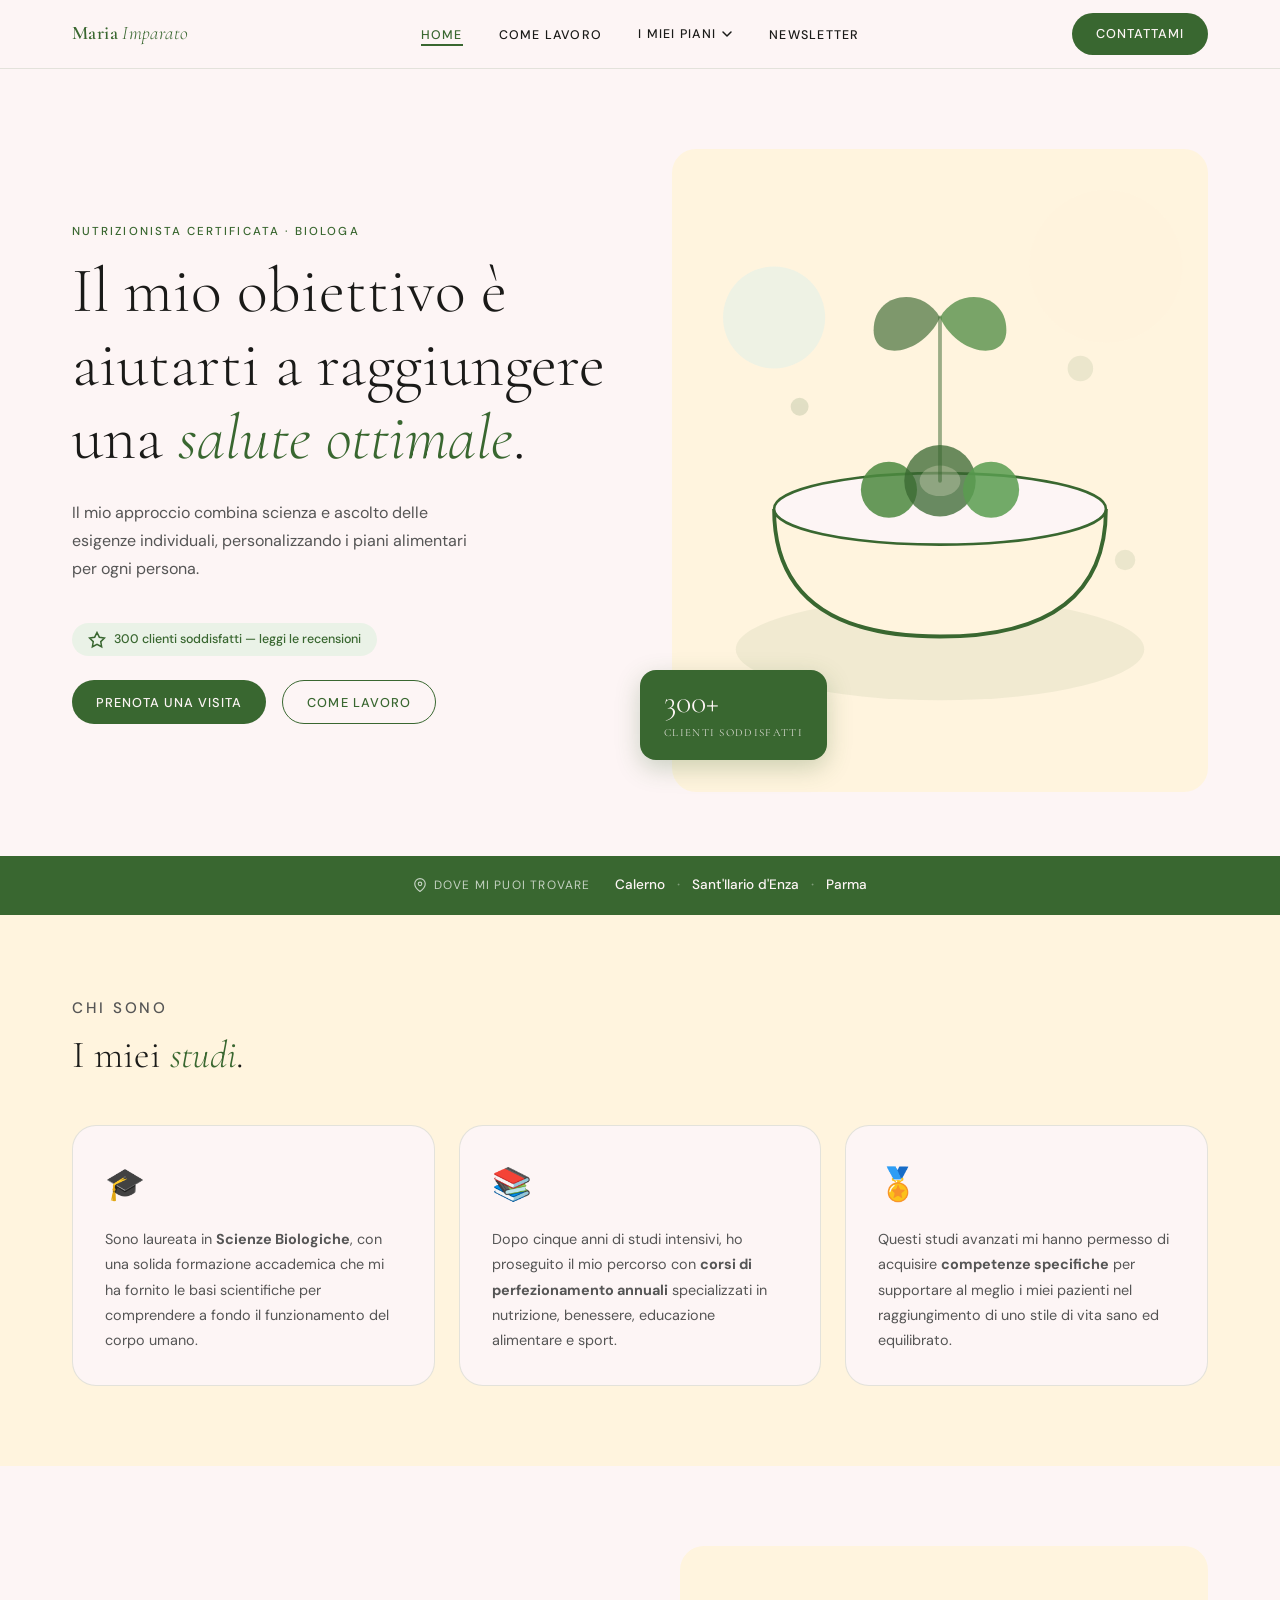
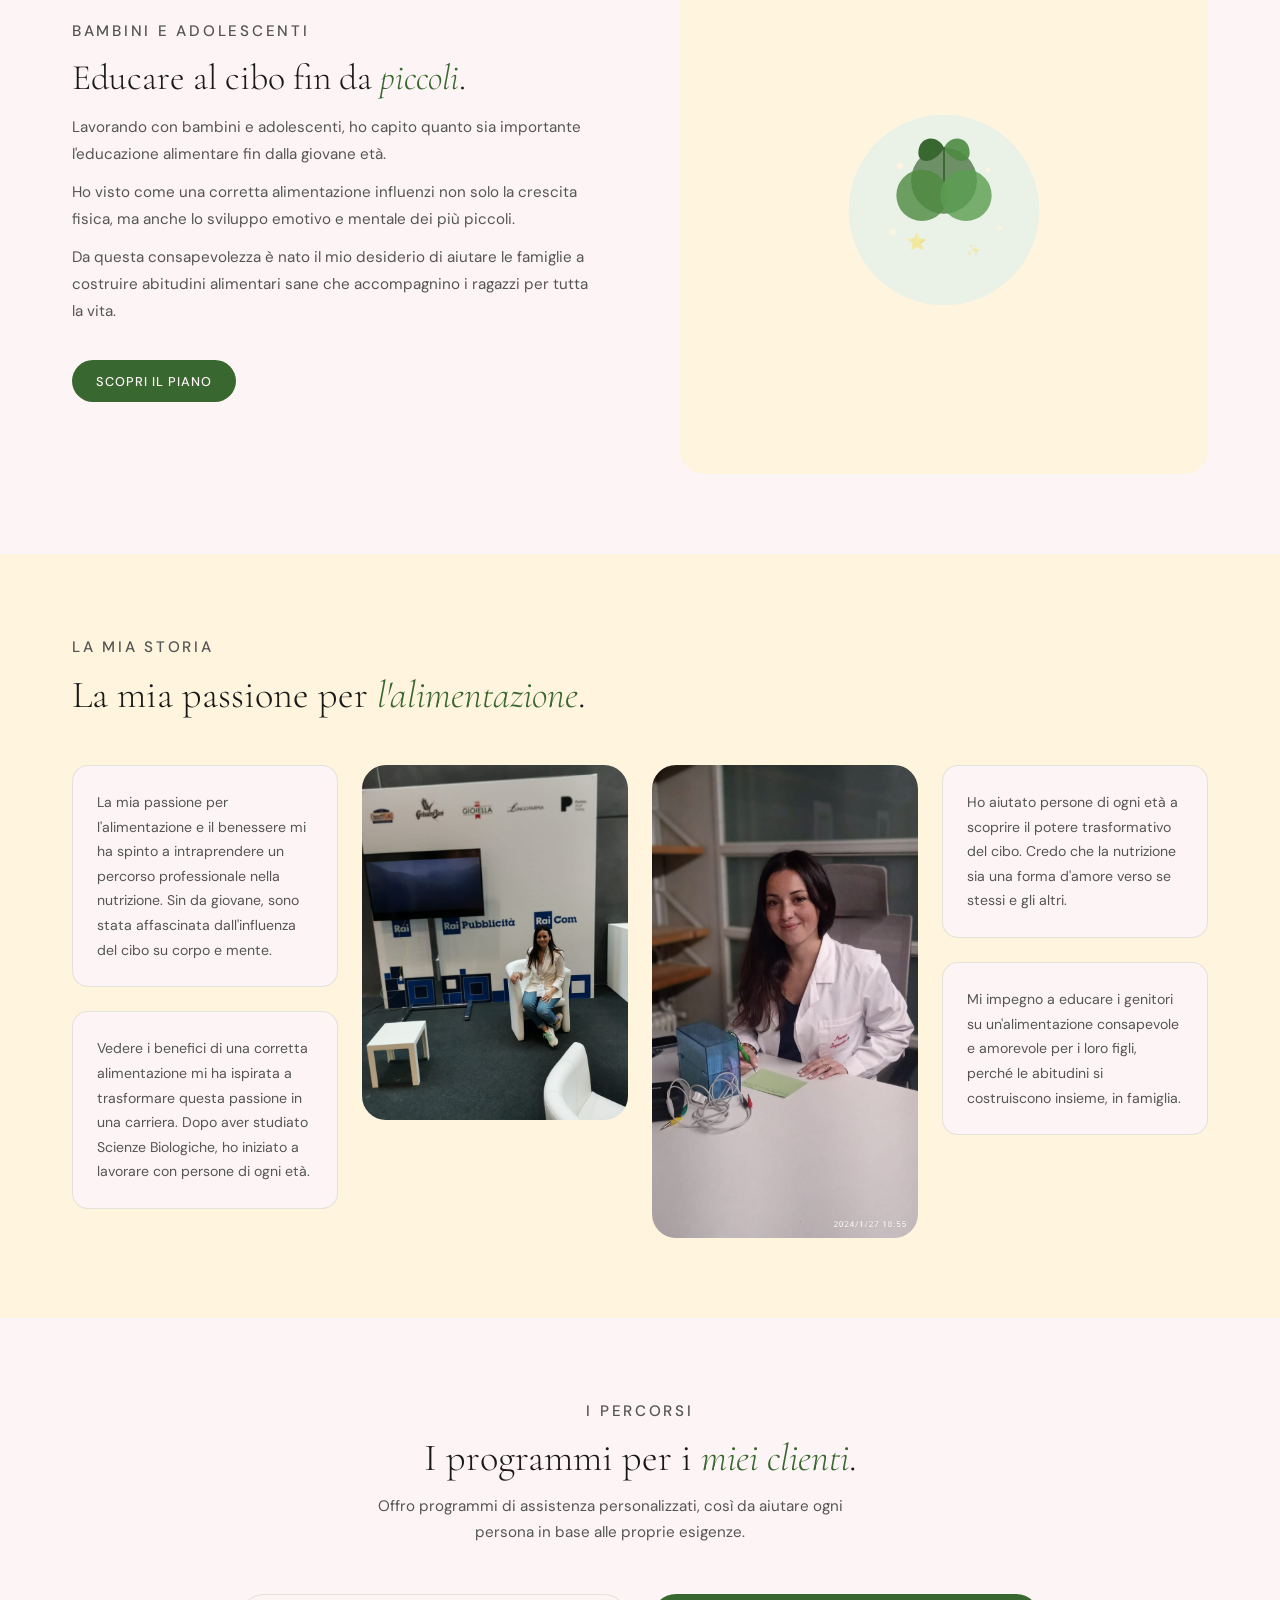
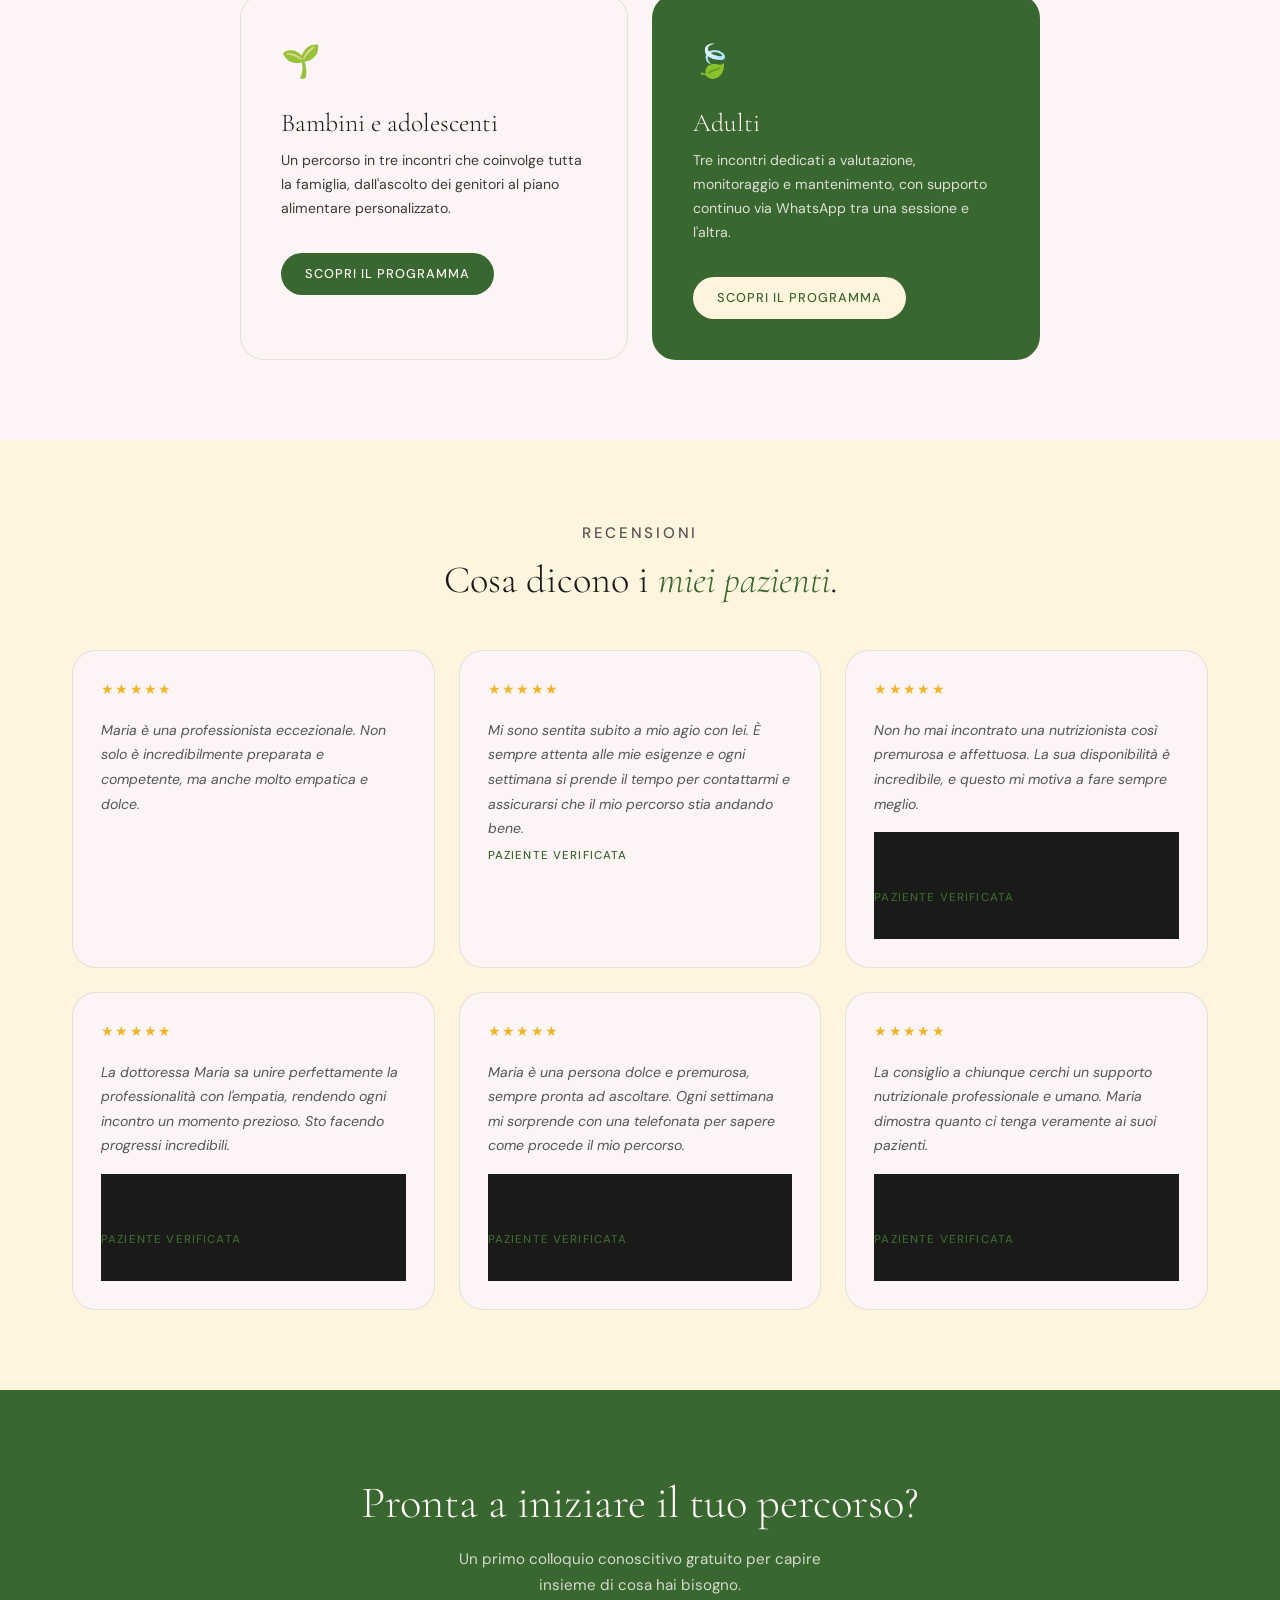
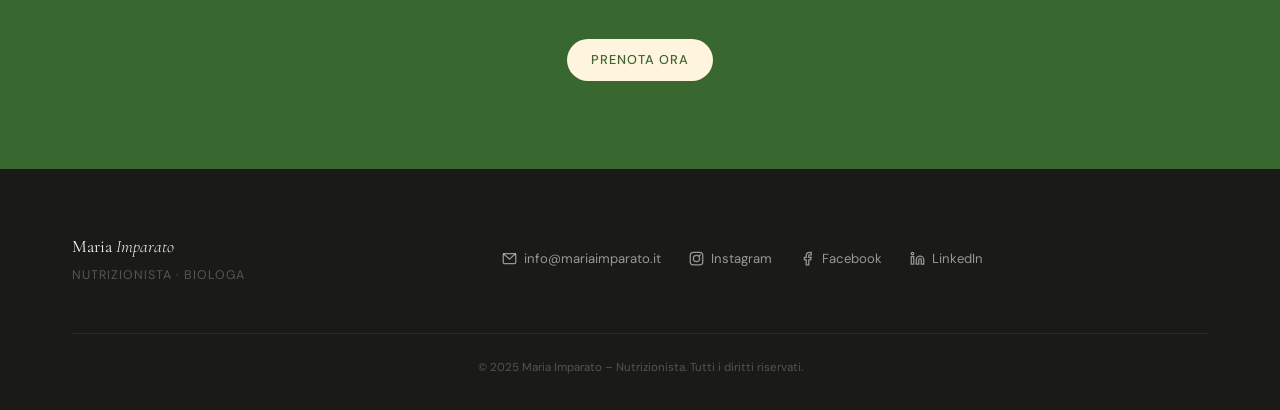
==== index.html @ 89b8b7f6 "Modifica recensioni 2" ====
<!DOCTYPE html>
<html lang="it">
<head>
  <meta charset="UTF-8" />
  <meta name="viewport" content="width=device-width, initial-scale=1.0" />
  <meta name="description" content="Maria Imparato – Nutrizionista specializzata in alimentazione per bambini, adolescenti e adulti. Studi a Calerno, Sant'Ilario d'Enza e Parma." />
  <meta name="robots" content="index, follow" />
  <link rel="canonical" href="https://www.mariaimparato.it/" />
  <title>Maria Imparato – Nutrizionista | Home</title>
  <link rel="preconnect" href="https://fonts.googleapis.com" />
  <link rel="preconnect" href="https://fonts.gstatic.com" crossorigin />
  <link href="https://fonts.googleapis.com/css2?family=Cormorant+Garamond:ital,wght@0,300;0,400;0,600;1,300;1,400&family=DM+Sans:wght@300;400;500&display=swap" rel="stylesheet" />
  <link rel="stylesheet" href="css/style.css" />
  <link rel="stylesheet" href="css/home.css" />
  <script type="application/ld+json">
  {
    "@context": "https://schema.org",
    "@type": "LocalBusiness",
    "name": "Maria Imparato – Nutrizionista",
    "description": "Nutrizionista specializzata in alimentazione per bambini, adolescenti e adulti",
    "url": "https://www.mariaimparato.it",
    "email": "info@mariaimparato.it",
    "address": [
      {"@type":"PostalAddress","addressLocality":"Calerno","addressCountry":"IT"},
      {"@type":"PostalAddress","addressLocality":"Sant'Ilario d'Enza","addressCountry":"IT"},
      {"@type":"PostalAddress","addressLocality":"Parma","addressCountry":"IT"}
    ],
    "sameAs": [
      "https://www.instagram.com/mariaimparato",
      "https://www.facebook.com/mariaimparato",
      "https://www.linkedin.com/in/mariaimparato"
    ]
  }
  </script>
</head>
<body>

<!-- HEADER -->
<header>
  <nav role="navigation" aria-label="Navigazione principale">
    <a href="index.html" class="nav-logo" aria-label="Maria Imparato home">Maria <span>Imparato</span></a>
    <ul class="nav-links" role="list">
      <li><a href="index.html" class="active">Home</a></li>
      <li><a href="come-lavoro.html">Come lavoro</a></li>
      <li class="dropdown">
        <button class="nav-btn dropdown-trigger" aria-haspopup="true" aria-expanded="false">
          I miei piani
          <svg width="12" height="12" viewBox="0 0 12 12" fill="none" aria-hidden="true"><path d="M2 4l4 4 4-4" stroke="currentColor" stroke-width="1.5" stroke-linecap="round" stroke-linejoin="round"/></svg>
        </button>
        <div class="dropdown-menu" role="menu">
          <a href="piano-bambini.html" role="menuitem">Bambini e adolescenti</a>
          <a href="piano-adulti.html" role="menuitem">Adulti</a>
        </div>
      </li>
      <li><a href="newsletter.html">Newsletter</a></li>
    </ul>
    <div class="nav-cta">
      <a href="contattami.html" class="btn btn-primary">Contattami</a>
    </div>
    <button class="nav-mobile-toggle" id="nav-toggle" aria-label="Apri menu">
      <svg width="22" height="22" viewBox="0 0 22 22" fill="none" aria-hidden="true"><line x1="2" y1="6" x2="20" y2="6" stroke="currentColor" stroke-width="1.8" stroke-linecap="round"/><line x1="2" y1="11" x2="20" y2="11" stroke="currentColor" stroke-width="1.8" stroke-linecap="round"/><line x1="2" y1="16" x2="20" y2="16" stroke="currentColor" stroke-width="1.8" stroke-linecap="round"/></svg>
    </button>
  </nav>
</header>

<nav class="mobile-menu" id="mobile-menu" aria-label="Menu mobile">
  <button class="mobile-menu-close" id="mobile-close" aria-label="Chiudi menu">✕</button>
  <a href="index.html">Home</a>
  <a href="come-lavoro.html">Come lavoro</a>
  <a href="piano-bambini.html" class="mobile-sub">↳ Bambini e adolescenti</a>
  <a href="piano-adulti.html" class="mobile-sub">↳ Adulti</a>
  <a href="newsletter.html">Newsletter</a>
  <a href="contattami.html" style="color:var(--green);font-weight:500;">Contattami</a>
</nav>

<main id="main-content">

  <!-- ── HERO ── -->
  <section class="hero" aria-label="Sezione principale">
    <div class="container hero-inner">
      <div class="hero-text">
        <p class="tag anim-up">Nutrizionista certificata · Biologa</p>
        <h1 class="hero-title anim-up anim-d1">
          Il mio obiettivo è aiutarti a raggiungere una <em>salute ottimale</em>.
        </h1>
        <p class="hero-sub anim-up anim-d2">
          Il mio approccio combina scienza e ascolto delle esigenze individuali, personalizzando i piani alimentari per ogni persona.
        </p>
        <div class="hero-badge anim-up anim-d3">
          <svg width="18" height="18" viewBox="0 0 24 24" fill="none" stroke="currentColor" stroke-width="2" aria-hidden="true"><path d="M12 2l3.09 6.26L22 9.27l-5 4.87 1.18 6.88L12 17.77l-6.18 3.25L7 14.14 2 9.27l6.91-1.01L12 2z"/></svg>
          <a href="#recensioni" class="hero-badge-link">300 clienti soddisfatti — leggi le recensioni</a>
        </div>
        <div class="hero-actions anim-up anim-d3">
          <a href="contattami.html" class="btn btn-primary">Prenota una visita</a>
          <a href="come-lavoro.html" class="btn btn-outline">Come lavoro</a>
        </div>
      </div>
      <div class="hero-visual anim-up anim-d2">
        <div class="hero-card" aria-hidden="true">
          <svg viewBox="0 0 420 480" xmlns="http://www.w3.org/2000/svg" width="100%" height="100%" role="img" aria-label="Illustrazione nutrizione sana">
            <ellipse cx="210" cy="380" rx="160" ry="40" fill="#396730" opacity="0.07"/>
            <circle cx="340" cy="80" r="60" fill="#fff4de" opacity="0.6"/>
            <circle cx="80" cy="120" r="40" fill="#eaf2e7" opacity="0.8"/>
            <path d="M80 270 Q80 370 210 370 Q340 370 340 270" fill="#fff4de" stroke="#396730" stroke-width="3"/>
            <ellipse cx="210" cy="270" rx="130" ry="28" fill="#fdf5f5" stroke="#396730" stroke-width="2"/>
            <circle cx="170" cy="255" r="22" fill="#4d8a40" opacity="0.85"/>
            <circle cx="210" cy="248" r="28" fill="#396730" opacity="0.75"/>
            <circle cx="250" cy="255" r="22" fill="#5a9e51" opacity="0.85"/>
            <ellipse cx="210" cy="248" rx="16" ry="12" fill="#fff4de" opacity="0.25"/>
            <line x1="210" y1="120" x2="210" y2="248" stroke="#396730" stroke-width="3" stroke-linecap="round" opacity="0.5"/>
            <path d="M210 120 C196 95 158 100 158 130 C158 155 196 150 210 120Z" fill="#396730" opacity="0.65"/>
            <path d="M210 120 C224 95 262 100 262 130 C262 155 224 150 210 120Z" fill="#4d8a40" opacity="0.75"/>
            <circle cx="100" cy="190" r="7" fill="#396730" opacity="0.15"/>
            <circle cx="320" cy="160" r="10" fill="#396730" opacity="0.1"/>
            <circle cx="355" cy="310" r="8" fill="#396730" opacity="0.1"/>
          </svg>
        </div>
        <div class="floating-badge" aria-hidden="true">
          <strong>300+</strong>
          <span>Clienti soddisfatti</span>
        </div>
      </div>
    </div>
  </section>

  <!-- ── SEDI ── -->
  <aside class="sedi-row" aria-label="Dove trovare Maria Imparato">
    <div class="container sedi-inner">
      <p class="sedi-label">
        <svg width="14" height="14" viewBox="0 0 24 24" fill="none" stroke="currentColor" stroke-width="2" aria-hidden="true"><path d="M21 10c0 7-9 13-9 13s-9-6-9-13a9 9 0 0 1 18 0z"/><circle cx="12" cy="10" r="3"/></svg>
        Dove mi puoi trovare
      </p>
      <div class="sedi-list">
        <span class="sede-item">Calerno</span>
        <span class="sede-sep" aria-hidden="true">·</span>
        <span class="sede-item">Sant'Ilario d'Enza</span>
        <span class="sede-sep" aria-hidden="true">·</span>
        <span class="sede-item">Parma</span>
      </div>
    </div>
  </aside>

  <!-- ── I MIEI STUDI ── -->
  <section class="section bg-beige" aria-labelledby="studi-title">
    <div class="container">
      <div class="section-heading reveal">
        <p class="tag">Chi sono</p>
        <h2 id="studi-title">I miei <em>studi</em>.</h2>
      </div>
      <div class="studi-grid">
        <article class="studio-card reveal">
          <div class="studio-icon" aria-hidden="true">🎓</div>
          <p>Sono laureata in <strong>Scienze Biologiche</strong>, con una solida formazione accademica che mi ha fornito le basi scientifiche per comprendere a fondo il funzionamento del corpo umano.</p>
        </article>
        <article class="studio-card reveal" style="transition-delay:0.1s">
          <div class="studio-icon" aria-hidden="true">📚</div>
          <p>Dopo cinque anni di studi intensivi, ho proseguito il mio percorso con <strong>corsi di perfezionamento annuali</strong> specializzati in nutrizione, benessere, educazione alimentare e sport.</p>
        </article>
        <article class="studio-card reveal" style="transition-delay:0.2s">
          <div class="studio-icon" aria-hidden="true">🏅</div>
          <p>Questi studi avanzati mi hanno permesso di acquisire <strong>competenze specifiche</strong> per supportare al meglio i miei pazienti nel raggiungimento di uno stile di vita sano ed equilibrato.</p>
        </article>
      </div>
    </div>
  </section>

  <!-- ── BAMBINI E ADOLESCENTI ── -->
  <section class="section" aria-labelledby="bambini-home-title">
    <div class="container content-split-home">
      <div class="csh-text reveal">
        <p class="tag">Bambini e adolescenti</p>
        <h2 id="bambini-home-title">Educare al cibo fin da <em>piccoli</em>.</h2>
        <p>Lavorando con bambini e adolescenti, ho capito quanto sia importante l'educazione alimentare fin dalla giovane età.</p>
        <p>Ho visto come una corretta alimentazione influenzi non solo la crescita fisica, ma anche lo sviluppo emotivo e mentale dei più piccoli.</p>
        <p>Da questa consapevolezza è nato il mio desiderio di aiutare le famiglie a costruire abitudini alimentari sane che accompagnino i ragazzi per tutta la vita.</p>
        <a href="piano-bambini.html" class="btn btn-primary" style="margin-top:1.5rem;">Scopri il piano</a>
      </div>
      <div class="csh-visual reveal" aria-hidden="true">
        <svg viewBox="0 0 300 300" xmlns="http://www.w3.org/2000/svg" width="220" height="220" role="img" aria-label="Illustrazione bambini e alimentazione">
          <circle cx="150" cy="150" r="130" fill="#eaf2e7"/>
          <circle cx="150" cy="110" r="45" fill="#396730" opacity="0.7"/>
          <circle cx="120" cy="130" r="35" fill="#4d8a40" opacity="0.8"/>
          <circle cx="180" cy="130" r="35" fill="#5a9e51" opacity="0.8"/>
          <path d="M150 65 C140 45 115 50 115 72 C115 90 140 85 150 65Z" fill="#396730"/>
          <path d="M150 65 C160 45 185 50 185 72 C185 90 160 85 150 65Z" fill="#4d8a40" opacity="0.9"/>
          <line x1="150" y1="65" x2="150" y2="110" stroke="#396730" stroke-width="2.5" stroke-linecap="round"/>
          <circle cx="90" cy="90" r="4" fill="#fff4de"/>
          <circle cx="210" cy="95" r="3" fill="#fff4de"/>
          <circle cx="80" cy="180" r="5" fill="#fff4de" opacity="0.7"/>
          <circle cx="225" cy="175" r="4" fill="#fff4de" opacity="0.7"/>
          <!-- Stars for kids -->
          <text x="100" y="200" font-size="22" opacity="0.4">⭐</text>
          <text x="180" y="210" font-size="16" opacity="0.3">✨</text>
        </svg>
      </div>
    </div>
  </section>

  <!-- ── PASSIONE PER L'ALIMENTAZIONE ── -->
  <section class="section bg-beige" aria-labelledby="passione-title">
    <div class="container">
      <div class="section-heading reveal">
        <p class="tag">La mia storia</p>
        <h2 id="passione-title">La mia passione per <em>l'alimentazione</em>.</h2>
      </div>
      <div class="passione-grid">
        <div class="passione-col">
          <article class="passione-card reveal">
            <p>La mia passione per l'alimentazione e il benessere mi ha spinto a intraprendere un percorso professionale nella nutrizione. Sin da giovane, sono stata affascinata dall'influenza del cibo su corpo e mente.</p>
          </article>
          <article class="passione-card reveal" style="transition-delay:0.1s">
            <p>Vedere i benefici di una corretta alimentazione mi ha ispirata a trasformare questa passione in una carriera. Dopo aver studiato Scienze Biologiche, ho iniziato a lavorare con persone di ogni età.</p>
          </article>
        </div>
        <img src="image/img 1.jpg" alt="Maria Imparato" style="border-radius: var(--radius-lg); ">
        <img src="image/img 3.jpg" alt="Maria Imparato" style="border-radius: var(--radius-lg); ">
        <div class="passione-col">
          <article class="passione-card reveal" style="transition-delay:0.1s">
            <p>Ho aiutato persone di ogni età a scoprire il potere trasformativo del cibo. Credo che la nutrizione sia una forma d'amore verso se stessi e gli altri.</p>
          </article>
          <article class="passione-card reveal" style="transition-delay:0.2s">
            <p>Mi impegno a educare i genitori su un'alimentazione consapevole e amorevole per i loro figli, perché le abitudini si costruiscono insieme, in famiglia.</p>
          </article>
        </div>
      </div>
    </div>
  </section>

  <!-- ── I PROGRAMMI ── -->
  <section class="section" aria-labelledby="programmi-title">
    <div class="container programmi-wrap">
      <div class="section-heading reveal" style="text-align:center; max-width:580px; margin:0 auto 3rem;">
        <p class="tag">I percorsi</p>
        <h2 id="programmi-title">I programmi per i <em>miei clienti</em>.</h2>
        <p>Offro programmi di assistenza personalizzati, così da aiutare ogni persona in base alle proprie esigenze.</p>
      </div>
      <div class="programmi-grid">
        <article class="programma-card reveal">
          <div class="programma-icon" aria-hidden="true">🌱</div>
          <h3>Bambini e adolescenti</h3>
          <p>Un percorso in tre incontri che coinvolge tutta la famiglia, dall'ascolto dei genitori al piano alimentare personalizzato.</p>
          <a href="piano-bambini.html" class="btn btn-primary">Scopri il programma</a>
        </article>
        <article class="programma-card programma-featured reveal" style="transition-delay:0.15s">
          <div class="programma-icon" aria-hidden="true">🍃</div>
          <h3>Adulti</h3>
          <p>Tre incontri dedicati a valutazione, monitoraggio e mantenimento, con supporto continuo via WhatsApp tra una sessione e l'altra.</p>
          <a href="piano-adulti.html" class="btn btn-beige">Scopri il programma</a>
        </article>
      </div>
    </div>
  </section>

  <!-- ── RECENSIONI ── -->
  <section class="section bg-beige" id="recensioni" aria-labelledby="rec-title">
    <div class="container">
      <div class="section-heading reveal" style="text-align:center; max-width:500px; margin:0 auto 3rem;">
        <p class="tag">Recensioni</p>
        <h2 id="rec-title">Cosa dicono i <em>miei pazienti</em>.</h2>
      </div>
      <div class="recensioni-grid">
        <article class="recensione-card reveal">
          <div class="rec-stars" aria-label="5 stelle">★★★★★</div>
          <blockquote>
            <p>Maria è una professionista eccezionale. Non solo è incredibilmente preparata e competente, ma anche molto empatica e dolce.</p>
          </blockquote>
        </article>
        <article class="recensione-card reveal" style="transition-delay:0.1s">
          <div class="rec-stars" aria-label="5 stelle">★★★★★</div>
          <blockquote>
            <p>Mi sono sentita subito a mio agio con lei. È sempre attenta alle mie esigenze e ogni settimana si prende il tempo per contattarmi e assicurarsi che il mio percorso stia andando bene.</p>
          </blockquote>
          <span class="rec-author">Paziente verificata</span>
        </article>
        <article class="recensione-card reveal" style="transition-delay:0.2s">
          <div class="rec-stars" aria-label="5 stelle">★★★★★</div>
          <blockquote>
            <p>Non ho mai incontrato una nutrizionista così premurosa e affettuosa. La sua disponibilità è incredibile, e questo mi motiva a fare sempre meglio.</p>
          </blockquote>
          <footer class="rec-author">Paziente verificata</footer>
        </article>
        <article class="recensione-card reveal" style="transition-delay:0.1s">
          <div class="rec-stars" aria-label="5 stelle">★★★★★</div>
          <blockquote>
            <p>La dottoressa Maria sa unire perfettamente la professionalità con l'empatia, rendendo ogni incontro un momento prezioso. Sto facendo progressi incredibili.</p>
          </blockquote>
          <footer class="rec-author">Paziente verificata</footer>
        </article>
        <article class="recensione-card reveal" style="transition-delay:0.2s">
          <div class="rec-stars" aria-label="5 stelle">★★★★★</div>
          <blockquote>
            <p>Maria è una persona dolce e premurosa, sempre pronta ad ascoltare. Ogni settimana mi sorprende con una telefonata per sapere come procede il mio percorso.</p>
          </blockquote>
          <footer class="rec-author">Paziente verificata</footer>
        </article>
        <article class="recensione-card reveal" style="transition-delay:0.3s">
          <div class="rec-stars" aria-label="5 stelle">★★★★★</div>
          <blockquote>
            <p>La consiglio a chiunque cerchi un supporto nutrizionale professionale e umano. Maria dimostra quanto ci tenga veramente ai suoi pazienti.</p>
          </blockquote>
          <footer class="rec-author">Paziente verificata</footer>
        </article>
      </div>
    </div>
  </section>

  <!-- ── CTA ── -->
  <section class="cta-band" aria-labelledby="cta-home">
    <div class="container">
      <h2 id="cta-home">Pronta a iniziare il tuo percorso?</h2>
      <p>Un primo colloquio conoscitivo gratuito per capire insieme di cosa hai bisogno.</p>
      <a href="contattami.html" class="btn btn-beige">Prenota ora</a>
    </div>
  </section>

</main>

<!-- FOOTER -->
<footer>
  <div class="container">
    <div class="footer-inner">
      <div>
        <div class="footer-logo">Maria <span>Imparato</span></div>
        <div class="footer-tagline">Nutrizionista · Biologa</div>
      </div>
      <nav class="footer-links" aria-label="Social e contatti">
        <a href="mailto:info@mariaimparato.it" aria-label="Invia email">
          <svg width="15" height="15" viewBox="0 0 24 24" fill="none" stroke="currentColor" stroke-width="2" aria-hidden="true"><rect x="2" y="4" width="20" height="16" rx="2"/><polyline points="2,4 12,13 22,4"/></svg>
          info@mariaimparato.it
        </a>
        <a href="https://www.instagram.com/mariaimparato" target="_blank" rel="noopener noreferrer" aria-label="Instagram">
          <svg width="15" height="15" viewBox="0 0 24 24" fill="none" stroke="currentColor" stroke-width="2" aria-hidden="true"><rect x="2" y="2" width="20" height="20" rx="5"/><circle cx="12" cy="12" r="5"/><circle cx="17.5" cy="6.5" r="1.5" fill="currentColor" stroke="none"/></svg>
          Instagram
        </a>
        <a href="https://www.facebook.com/mariaimparato" target="_blank" rel="noopener noreferrer" aria-label="Facebook">
          <svg width="15" height="15" viewBox="0 0 24 24" fill="none" stroke="currentColor" stroke-width="2" aria-hidden="true"><path d="M18 2h-3a5 5 0 0 0-5 5v3H7v4h3v8h4v-8h3l1-4h-4V7a1 1 0 0 1 1-1h3z"/></svg>
          Facebook
        </a>
        <a href="https://www.linkedin.com/in/mariaimparato" target="_blank" rel="noopener noreferrer" aria-label="LinkedIn">
          <svg width="15" height="15" viewBox="0 0 24 24" fill="none" stroke="currentColor" stroke-width="2" aria-hidden="true"><path d="M16 8a6 6 0 0 1 6 6v7h-4v-7a2 2 0 0 0-2-2 2 2 0 0 0-2 2v7h-4v-7a6 6 0 0 1 6-6z"/><rect x="2" y="9" width="4" height="12"/><circle cx="4" cy="4" r="2"/></svg>
          LinkedIn
        </a>
      </nav>
    </div>
    <p class="footer-copy">© 2025 Maria Imparato – Nutrizionista. Tutti i diritti riservati.</p>
  </div>
</footer>

<script src="js/main.js" defer></script>
<script defer>
  document.getElementById('prenota-form')?.addEventListener('submit', function(e) {
    e.preventDefault();
    const btn = this.querySelector('button[type="submit"]');
    const nome = this.querySelector('#pf-nome');
    if (!nome.value) { nome.focus(); return; }
    btn.textContent = '✓ Richiesta inviata!';
    btn.disabled = true;
    btn.style.opacity = '0.75';
  });
</script>
</body>
</html>
---- css/style.css ----
/* ═══════════════════════════════════════════════════════════
   Maria Imparato – Nutrizionista | Global Stylesheet
   ═══════════════════════════════════════════════════════════ */

/* ── 1. CSS Variables ─────────────────────────────────────── */
:root {
  --green:        #396730;
  --green-light:  #4d8a40;
  --green-pale:   #eaf2e7;
  --beige:        #fff4de;
  --beige-dark:   #f0e8cc;
  --white:        #fdf5f5;
  --black:        #1a1a18;
  --gray:         #555;
  --gray-light:   #999;
  --border:       rgba(57,103,48,0.13);

  --serif:  'Cormorant Garamond', Georgia, serif;
  --sans:   'DM Sans', sans-serif;

  --ease:   cubic-bezier(0.4, 0, 0.2, 1);
  --t:      0.32s;

  --radius-sm:  8px;
  --radius-md:  16px;
  --radius-lg:  24px;
  --radius-xl:  40px;

  --shadow-sm:  0 4px 16px rgba(0,0,0,0.06);
  --shadow-md:  0 12px 32px rgba(0,0,0,0.09);
  --shadow-lg:  0 24px 56px rgba(0,0,0,0.12);
  --shadow-green: 0 8px 24px rgba(57,103,48,0.25);
}

/* ── 2. Reset ─────────────────────────────────────────────── */
*, *::before, *::after { box-sizing: border-box; margin: 0; padding: 0; }
html { scroll-behavior: smooth; font-size: 16px; }
body {
  font-family: var(--sans);
  background: var(--white);
  color: var(--black);
  line-height: 1.65;
  overflow-x: hidden;
  -webkit-font-smoothing: antialiased;
}
img { display: block; max-width: 100%; height: auto; }
a { text-decoration: none; color: inherit; }
ul, ol { list-style: none; }
button { cursor: pointer; font-family: var(--sans); }
input, textarea { font-family: var(--sans); }

/* ── 3. Typography ────────────────────────────────────────── */
h1, h2, h3, h4 {
  font-family: var(--serif);
  font-weight: 300;
  line-height: 1.15;
}
p { line-height: 1.75; }

/* ── 4. Utilities ─────────────────────────────────────────── */
.container {
  max-width: 1200px;
  margin: 0 auto;
  padding: 0 2rem;
}
.section { padding: 5rem 0; }
.section-sm { padding: 3rem 0; }

.tag {
  display: inline-block;
  font-size: 0.72rem;
  letter-spacing: 0.18em;
  text-transform: uppercase;
  color: var(--green);
  font-weight: 500;
  margin-bottom: 0.75rem;
}

.bg-beige  { background: var(--beige); }
.bg-green  { background: var(--green); color: var(--white); }
.bg-white  { background: var(--white); }

/* ── 5. Buttons ───────────────────────────────────────────── */
.btn {
  display: inline-flex;
  align-items: center;
  gap: 0.5rem;
  padding: 0.65rem 1.5rem;
  border-radius: var(--radius-xl);
  font-size: 0.8rem;
  font-weight: 500;
  letter-spacing: 0.08em;
  text-transform: uppercase;
  transition: all var(--t) var(--ease);
  border: none;
  white-space: nowrap;
}
.btn-primary {
  background: var(--green);
  color: var(--white);
}
.btn-primary:hover {
  background: var(--green-light);
  transform: translateY(-2px);
  box-shadow: var(--shadow-green);
}
.btn-outline {
  background: transparent;
  color: var(--green);
  border: 1.5px solid var(--green);
}
.btn-outline:hover {
  background: var(--green);
  color: var(--white);
  transform: translateY(-2px);
}
.btn-beige {
  background: var(--beige);
  color: var(--green);
}
.btn-beige:hover {
  background: var(--white);
  transform: translateY(-2px);
}

/* ── 6. NAV ───────────────────────────────────────────────── */
header {
  position: sticky;
  top: 0;
  z-index: 200;
  background: rgba(253,245,245,0.92);
  backdrop-filter: blur(12px);
  -webkit-backdrop-filter: blur(12px);
  border-bottom: 1px solid var(--border);
}
nav {
  max-width: 1200px;
  margin: 0 auto;
  padding: 0 2rem;
  height: 68px;
  display: flex;
  align-items: center;
  justify-content: center;
  position: relative;
}
.nav-logo {
  position: absolute;
  left: 2rem;
  font-family: var(--serif);
  font-size: 1.2rem;
  font-weight: 600;
  color: var(--green);
  letter-spacing: 0.02em;
}
.nav-logo span { font-style: italic; font-weight: 300; }
.nav-links {
  display: flex;
  align-items: center;
  gap: 2.25rem;
}
.nav-links a,
.nav-links .nav-btn {
  font-size: 0.78rem;
  font-weight: 500;
  letter-spacing: 0.1em;
  text-transform: uppercase;
  color: var(--black);
  background: none;
  border: none;
  padding: 0;
  transition: color var(--t) var(--ease);
  position: relative;
}
.nav-links a::after {
  content: '';
  position: absolute;
  bottom: -3px; left: 0; right: 0;
  height: 1.5px;
  background: var(--green);
  transform: scaleX(0);
  transition: transform var(--t) var(--ease);
}
.nav-links a:hover,
.nav-links a.active,
.nav-links .nav-btn:hover { color: var(--green); }
.nav-links a:hover::after,
.nav-links a.active::after { transform: scaleX(1); }

/* Dropdown */
.dropdown { position: relative; }
.dropdown-trigger {
  display: flex;
  align-items: center;
  gap: 0.3rem;
}
.dropdown-trigger svg { transition: transform var(--t) var(--ease); }
.dropdown:hover .dropdown-trigger svg { transform: rotate(180deg); }
.dropdown-menu {
  position: absolute;
  top: calc(100% + 20px);
  left: 50%;
  transform: translateX(-50%) translateY(-6px);
  background: var(--white);
  border: 1px solid var(--border);
  border-radius: var(--radius-md);
  padding: 0.5rem;
  min-width: 220px;
  box-shadow: var(--shadow-md);
  opacity: 0;
  pointer-events: none;
  transition: opacity var(--t) var(--ease), transform var(--t) var(--ease);
}
.dropdown:hover .dropdown-menu,
.dropdown:focus-within .dropdown-menu {
  opacity: 1;
  pointer-events: all;
  transform: translateX(-50%) translateY(0);
}
.dropdown-menu a {
  display: block;
  padding: 0.6rem 1rem;
  font-size: 0.78rem;
  letter-spacing: 0.08em;
  text-transform: uppercase;
  border-radius: var(--radius-sm);
  transition: background var(--t), color var(--t);
}
.dropdown-menu a:hover { background: var(--green-pale); color: var(--green); }
.dropdown-menu a::after { display: none; }

.nav-cta { position: absolute; right: 2rem; }

/* Mobile hamburger */
.nav-mobile-toggle {
  display: none;
  position: absolute;
  right: 1rem;
  background: none;
  border: none;
  padding: 0.5rem;
  color: var(--black);
}
.mobile-menu {
  display: none;
  position: fixed;
  inset: 0;
  background: var(--white);
  z-index: 300;
  flex-direction: column;
  padding: 5rem 2rem 2rem;
  gap: 1rem;
}
.mobile-menu.open { display: flex; }
.mobile-menu a,
.mobile-menu button {
  font-size: 1.5rem;
  font-family: var(--serif);
  font-weight: 300;
  color: var(--black);
  background: none;
  border: none;
  text-align: left;
  padding: 0.5rem 0;
  border-bottom: 1px solid var(--border);
}
.mobile-menu a:hover { color: var(--green); }
.mobile-menu-close {
  position: absolute;
  top: 1.25rem;
  right: 1.5rem;
  background: none;
  border: none;
  font-size: 1.5rem;
  color: var(--black);
}
.mobile-sub { padding-left: 1rem; font-size: 1.1rem !important; color: var(--gray) !important; }

/* ── 7. FOOTER ────────────────────────────────────────────── */
footer {
  background: var(--black);
  color: rgba(255,255,255,0.65);
  padding: 3.5rem 0 2rem;
}
.footer-inner {
  display: flex;
  justify-content: space-between;
  align-items: center;
  flex-wrap: wrap;
  gap: 2rem;
}
.footer-logo {
  font-family: var(--serif);
  font-size: 1.1rem;
  color: var(--white);
}
.footer-logo span { font-style: italic; font-weight: 300; }
.footer-tagline {
  font-size: 0.78rem;
  letter-spacing: 0.08em;
  text-transform: uppercase;
  opacity: 0.4;
  margin-top: 0.25rem;
}
.footer-links {
  display: flex;
  align-items: center;
  gap: 1.75rem;
  flex-wrap: wrap;
}
.footer-links a {
  display: flex;
  align-items: center;
  gap: 0.45rem;
  font-size: 0.82rem;
  color: rgba(255,255,255,0.55);
  transition: color var(--t) var(--ease);
}
.footer-links a:hover { color: var(--white); }
.footer-links svg { flex-shrink: 0; }
.footer-copy {
  width: 100%;
  text-align: center;
  font-size: 0.72rem;
  color: rgba(255,255,255,0.25);
  margin-top: 2.5rem;
  padding-top: 1.5rem;
  border-top: 1px solid rgba(255,255,255,0.07);
}

/* ── 8. Shared Components ─────────────────────────────────── */

/* Page Hero */
.page-hero {
  background: var(--beige);
  padding: 5rem 0 4.5rem;
  text-align: center;
}
.page-hero-inner { max-width: 640px; margin: 0 auto; }
.page-hero h1 { font-size: clamp(2.4rem, 4vw, 3.5rem); margin-bottom: 1rem; }
.page-hero h1 em { font-style: italic; color: var(--green); }
.page-hero p { color: var(--gray); max-width: 480px; margin: 0 auto; }

/* Cards grid */
.cards-grid {
  display: grid;
  grid-template-columns: repeat(auto-fit, minmax(280px, 1fr));
  gap: 1.5rem;
}
.card {
  background: var(--white);
  border: 1px solid var(--border);
  border-radius: var(--radius-lg);
  padding: 2rem;
  position: relative;
  overflow: hidden;
  transition: transform var(--t) var(--ease), box-shadow var(--t) var(--ease);
}
.card::before {
  content: '';
  position: absolute;
  top: 0; left: 0; right: 0;
  height: 3px;
  background: var(--green);
  transform: scaleX(0);
  transform-origin: left;
  transition: transform var(--t) var(--ease);
}
.card:hover { transform: translateY(-5px); box-shadow: var(--shadow-md); }
.card:hover::before { transform: scaleX(1); }
.card-icon {
  width: 46px; height: 46px;
  background: var(--green-pale);
  border-radius: var(--radius-sm);
  display: flex; align-items: center; justify-content: center;
  margin-bottom: 1.25rem;
  font-size: 1.3rem;
}
.card h3 {
  font-family: var(--serif);
  font-size: 1.35rem;
  margin-bottom: 0.5rem;
}
.card p { font-size: 0.9rem; color: var(--gray); }
.card-link {
  display: inline-flex;
  align-items: center;
  gap: 0.4rem;
  margin-top: 1.25rem;
  font-size: 0.76rem;
  letter-spacing: 0.1em;
  text-transform: uppercase;
  color: var(--green);
  font-weight: 500;
  background: none;
  border: none;
  transition: gap var(--t) var(--ease);
}
.card-link:hover { gap: 0.75rem; }

/* CTA Band */
.cta-band {
  background: var(--green);
  padding: 5.5rem 0;
  text-align: center;
  color: var(--white);
}
.cta-band h2 { font-size: clamp(2rem, 3.5vw, 3rem); margin-bottom: 1rem; }
.cta-band p { opacity: 0.8; max-width: 420px; margin: 0 auto 2.5rem; font-size: 0.95rem; }

/* Tags */
.tag-list {
  display: flex;
  flex-wrap: wrap;
  gap: 0.5rem;
  margin-top: 1.5rem;
}
.pill {
  background: var(--green-pale);
  color: var(--green);
  border-radius: var(--radius-xl);
  padding: 0.3rem 0.9rem;
  font-size: 0.76rem;
  font-weight: 500;
  letter-spacing: 0.04em;
}

/* Section heading */
.section-heading { margin-bottom: 3rem; }
.section-heading h2 { font-size: clamp(2rem, 3vw, 2.8rem); margin-bottom: 0.75rem; }
.section-heading h2 em { font-style: italic; color: var(--green); }
.section-heading p { color: var(--gray); max-width: 520px; font-size: 0.95rem; }

/* ── 9. Animations ────────────────────────────────────────── */
@keyframes fadeUp {
  from { opacity: 0; transform: translateY(28px); }
  to   { opacity: 1; transform: translateY(0); }
}
@keyframes fadeIn {
  from { opacity: 0; }
  to   { opacity: 1; }
}
@keyframes float {
  0%, 100% { transform: translateY(0); }
  50%       { transform: translateY(-10px); }
}
@keyframes scaleIn {
  from { opacity: 0; transform: scale(0.95); }
  to   { opacity: 1; transform: scale(1); }
}

.anim-up  { animation: fadeUp  0.7s var(--ease) both; }
.anim-in  { animation: fadeIn  0.6s var(--ease) both; }
.anim-d1  { animation-delay: 0.1s; }
.anim-d2  { animation-delay: 0.2s; }
.anim-d3  { animation-delay: 0.3s; }
.anim-d4  { animation-delay: 0.4s; }

/* Scroll reveal */
.reveal {
  opacity: 0;
  transform: translateY(24px);
  transition: opacity 0.65s var(--ease), transform 0.65s var(--ease);
}
.reveal.visible {
  opacity: 1;
  transform: none;
}

/* ── 10. Responsive ───────────────────────────────────────── */
@media (max-width: 900px) {
  .nav-links, .nav-cta { display: none; }
  .nav-mobile-toggle   { display: flex; align-items: center; }
  nav { justify-content: flex-start; }
}
@media (max-width: 640px) {
  .container { padding: 0 1.25rem; }
  .section    { padding: 3.5rem 0; }
  .page-hero  { padding: 3.5rem 0; }
}
---- css/home.css ----
/* ── Home page specific styles ────────────────────────────── */

/* Hero */
.hero { padding: 5rem 0 4rem; }
.hero-inner {
  display: grid;
  grid-template-columns: 1fr 1fr;
  align-items: center;
  gap: 4rem;
}
.hero-title {
  font-size: clamp(2.8rem, 5vw, 4.2rem);
  margin-bottom: 1.5rem;
  color: var(--black);
}
.hero-title em { font-style: italic; color: var(--green); }
.hero-sub {
  font-size: 1rem;
  color: var(--gray);
  max-width: 420px;
  margin-bottom: 2.5rem;
}
.hero-actions { display: flex; gap: 1rem; flex-wrap: wrap; }

.hero-visual { position: relative; }
.hero-card {
  background: var(--beige);
  border-radius: var(--radius-lg);
  overflow: hidden;
  aspect-ratio: 5/6;
  display: flex;
  align-items: center;
  justify-content: center;
}
.floating-badge {
  position: absolute;
  bottom: 2rem;
  left: -2rem;
  background: var(--green);
  color: var(--white);
  border-radius: var(--radius-md);
  padding: 1rem 1.5rem;
  font-family: var(--serif);
  box-shadow: var(--shadow-green);
  animation: float 4s ease-in-out infinite;
}
.floating-badge strong {
  font-size: 2rem;
  font-weight: 300;
  display: block;
  line-height: 1;
}
.floating-badge span {
  font-size: 0.68rem;
  letter-spacing: 0.12em;
  text-transform: uppercase;
  opacity: 0.8;
}

/* Stats */
.stats-row { padding: 3.5rem 0; }
.stats-inner {
  display: grid;
  grid-template-columns: repeat(3, 1fr);
  gap: 2rem;
  text-align: center;
}
.stat-num {
  font-family: var(--serif);
  font-size: 3.5rem;
  font-weight: 300;
  color: var(--green);
  line-height: 1;
}
.stat-label {
  font-size: 0.76rem;
  letter-spacing: 0.12em;
  text-transform: uppercase;
  color: var(--gray-light);
  margin-top: 0.4rem;
}

/* Method split */
.method-split {
  display: grid;
  grid-template-columns: 1fr 1fr;
  gap: 5rem;
  align-items: center;
}
.method-steps-visual {
  background: var(--white);
  border-radius: var(--radius-lg);
  padding: 3rem 2rem;
  position: relative;
  display: flex;
  flex-direction: column;
  gap: 2rem;
  box-shadow: var(--shadow-sm);
}
.msv-line {
  position: absolute;
  left: 2.85rem;
  top: 4rem;
  bottom: 4rem;
  width: 2px;
  background: var(--green-pale);
}
.msv-dot {
  display: flex;
  align-items: center;
  gap: 1.25rem;
  position: relative;
  z-index: 1;
}
.msv-dot::before {
  content: '';
  width: 14px; height: 14px;
  border-radius: 50%;
  background: var(--green);
  flex-shrink: 0;
}
.msv-dot span {
  font-family: var(--serif);
  font-size: 1.1rem;
  color: var(--gray);
}

/* Responsive */
@media (max-width: 900px) {
  .hero-inner { grid-template-columns: 1fr; gap: 2.5rem; }
  .hero-visual { order: -1; max-width: 360px; margin: 0 auto; }
  .floating-badge { left: 0.5rem; }
  .stats-inner { grid-template-columns: 1fr; gap: 1.5rem; }
  .method-split { grid-template-columns: 1fr; gap: 2.5rem; }
}

/* ── Sedi row ── */
.sedi-row { background: var(--green); padding: 1rem 0; }
.sedi-inner { display: flex; align-items: center; justify-content: center; gap: 1.5rem; flex-wrap: wrap; }
.sedi-label { display: flex; align-items: center; gap: 0.4rem; font-size: 0.75rem; letter-spacing: 0.1em; text-transform: uppercase; color: rgba(255,255,255,0.7); }
.sedi-list { display: flex; align-items: center; gap: 0.75rem; flex-wrap: wrap; }
.sede-item { font-size: 0.85rem; color: var(--white); font-weight: 500; }
.sede-sep { color: rgba(255,255,255,0.35); }

/* ── Hero badge ── */
.hero-badge {
  display: inline-flex; align-items: center; gap: 0.5rem;
  background: var(--green-pale); border-radius: var(--radius-xl);
  padding: 0.4rem 1rem; margin-bottom: 1.5rem;
  font-size: 0.78rem; color: var(--green); font-weight: 500;
}
.hero-badge svg { color: var(--green); flex-shrink: 0; }
.hero-badge-link { color: var(--green); transition: opacity var(--t); }
.hero-badge-link:hover { opacity: 0.7; }

/* ── Prenota form ── */
.prenota-split {
  display: grid; grid-template-columns: 1fr 1fr; gap: 5rem; align-items: start;
}
.prenota-text h2 { font-size: clamp(1.9rem, 2.8vw, 2.6rem); margin-bottom: 0.75rem; }
.prenota-text h2 em { font-style: italic; color: var(--green); }
.prenota-text > p { color: var(--gray); font-size: 0.95rem; margin-bottom: 1.5rem; }
.prenota-list { display: flex; flex-direction: column; gap: 0.6rem; }
.prenota-list li { display: flex; align-items: center; gap: 0.6rem; font-size: 0.88rem; }
.prenota-dot { width: 7px; height: 7px; border-radius: 50%; background: var(--green); flex-shrink: 0; }

.prenota-form-wrap {
  background: var(--green); border-radius: var(--radius-lg); padding: 2.25rem;
}
.prenota-form { display: flex; flex-direction: column; gap: 1rem; }
.pf-group { display: flex; flex-direction: column; gap: 0.35rem; }
.pf-group label {
  font-size: 0.72rem; letter-spacing: 0.1em; text-transform: uppercase;
  color: rgba(255,255,255,0.7);
}
.pf-group label span { color: rgba(255,255,255,0.5); }
.pf-group input {
  padding: 0.75rem 1rem; border-radius: var(--radius-sm);
  border: 1.5px solid rgba(255,255,255,0.2);
  background: rgba(255,255,255,0.12); color: var(--white);
  font-size: 0.9rem; outline: none;
  transition: border-color var(--t), background var(--t);
}
.pf-group input::placeholder { color: rgba(255,255,255,0.4); }
.pf-group input:focus { border-color: rgba(255,255,255,0.5); background: rgba(255,255,255,0.18); }
.pf-btn { margin-top: 0.5rem; justify-content: center; padding: 0.85rem; background: var(--beige); color: var(--green); }
.pf-btn:hover { background: var(--white); }

/* ── Studi ── */
.studi-grid { display: grid; grid-template-columns: repeat(3,1fr); gap: 1.5rem; }
.studio-card {
  background: var(--white); border-radius: var(--radius-lg);
  padding: 2rem; border: 1px solid var(--border);
  transition: transform var(--t), box-shadow var(--t);
}
.studio-card:hover { transform: translateY(-4px); box-shadow: var(--shadow-md); }
.studio-icon { font-size: 2rem; margin-bottom: 1rem; }
.studio-card p { font-size: 0.9rem; color: var(--gray); line-height: 1.75; }

/* ── Content split home ── */
.content-split-home {
  display: grid; grid-template-columns: 1fr 1fr; gap: 5rem; align-items: center;
}
.csh-text h2 { font-size: clamp(1.9rem, 2.8vw, 2.6rem); margin-bottom: 1rem; }
.csh-text h2 em { font-style: italic; color: var(--green); }
.csh-text p { color: var(--gray); font-size: 0.95rem; margin-bottom: 0.75rem; }
.csh-visual {
  background: var(--beige); border-radius: var(--radius-lg);
  aspect-ratio: 1; display: flex; align-items: center; justify-content: center;
}

/* ── Passione grid ── */
.passione-grid {
  display: grid; grid-template-columns: 1fr 1fr 1fr 1fr; gap: 1.5rem; align-items: start;
}
.passione-col { display: flex; flex-direction: column; gap: 1.5rem; }
.passione-card {
  background: var(--white); border-radius: var(--radius-md);
  padding: 1.5rem; border: 1px solid var(--border);
}
.passione-card p { font-size: 0.88rem; color: var(--gray); line-height: 1.75; }
.passione-img-placeholder {
  background: var(--beige); border-radius: var(--radius-lg);
  aspect-ratio: 3/4; display: flex; align-items: center; justify-content: center;
  border: 2px dashed rgba(57,103,48,0.2);
}
.img-placeholder {
  text-align: center; padding: 1rem; color: var(--gray);
}
.img-placeholder p { font-size: 0.78rem; margin-top: 0.5rem; opacity: 0.5; }

/* ── Programmi ── */
.programmi-grid { display: grid; grid-template-columns: 1fr 1fr; gap: 1.5rem; max-width: 800px; margin: 0 auto; }
.programma-card {
  background: var(--white); border: 1px solid var(--border);
  border-radius: var(--radius-lg); padding: 2.5rem;
  transition: transform var(--t), box-shadow var(--t);
}
.programma-card:hover { transform: translateY(-4px); box-shadow: var(--shadow-md); }
.programma-featured { background: var(--green); color: var(--white); border-color: transparent; }
.programma-icon { font-size: 2rem; margin-bottom: 1.25rem; }
.programma-card h3 { font-family: var(--serif); font-size: 1.6rem; font-weight: 300; margin-bottom: 0.75rem; }
.programma-card p { font-size: 0.88rem; line-height: 1.7; opacity: 0.85; margin-bottom: 2rem; }

/* ── Recensioni ── */
.recensioni-grid { display: grid; grid-template-columns: repeat(3,1fr); gap: 1.5rem; }
.recensione-card {
  background: var(--white); border: 1px solid var(--border);
  border-radius: var(--radius-lg); padding: 1.75rem;
  transition: transform var(--t), box-shadow var(--t);
}
.recensione-card:hover { transform: translateY(-3px); box-shadow: var(--shadow-sm); }
.rec-stars { color: #f0b429; font-size: 0.85rem; letter-spacing: 0.1em; margin-bottom: 1rem; }
.recensione-card blockquote p { font-size: 0.88rem; color: var(--gray); line-height: 1.75; font-style: italic; }
.rec-author { font-size: 0.72rem; letter-spacing: 0.1em; text-transform: uppercase; color: var(--green); font-weight: 500; margin-top: 1rem; }

/* Responsive additions */
@media (max-width: 1100px) {
  .passione-grid { grid-template-columns: 1fr 1fr; }
  .passione-img-placeholder:nth-child(2) { order: 2; }
  .passione-img-placeholder:nth-child(3) { order: 4; }
}
@media (max-width: 900px) {
  .prenota-split { grid-template-columns: 1fr; gap: 2.5rem; }
  .studi-grid { grid-template-columns: 1fr; }
  .content-split-home { grid-template-columns: 1fr; gap: 2.5rem; }
  .programmi-grid { grid-template-columns: 1fr; max-width: 480px; }
  .recensioni-grid { grid-template-columns: 1fr; }
}
@media (max-width: 640px) {
  .passione-grid { grid-template-columns: 1fr; }
}
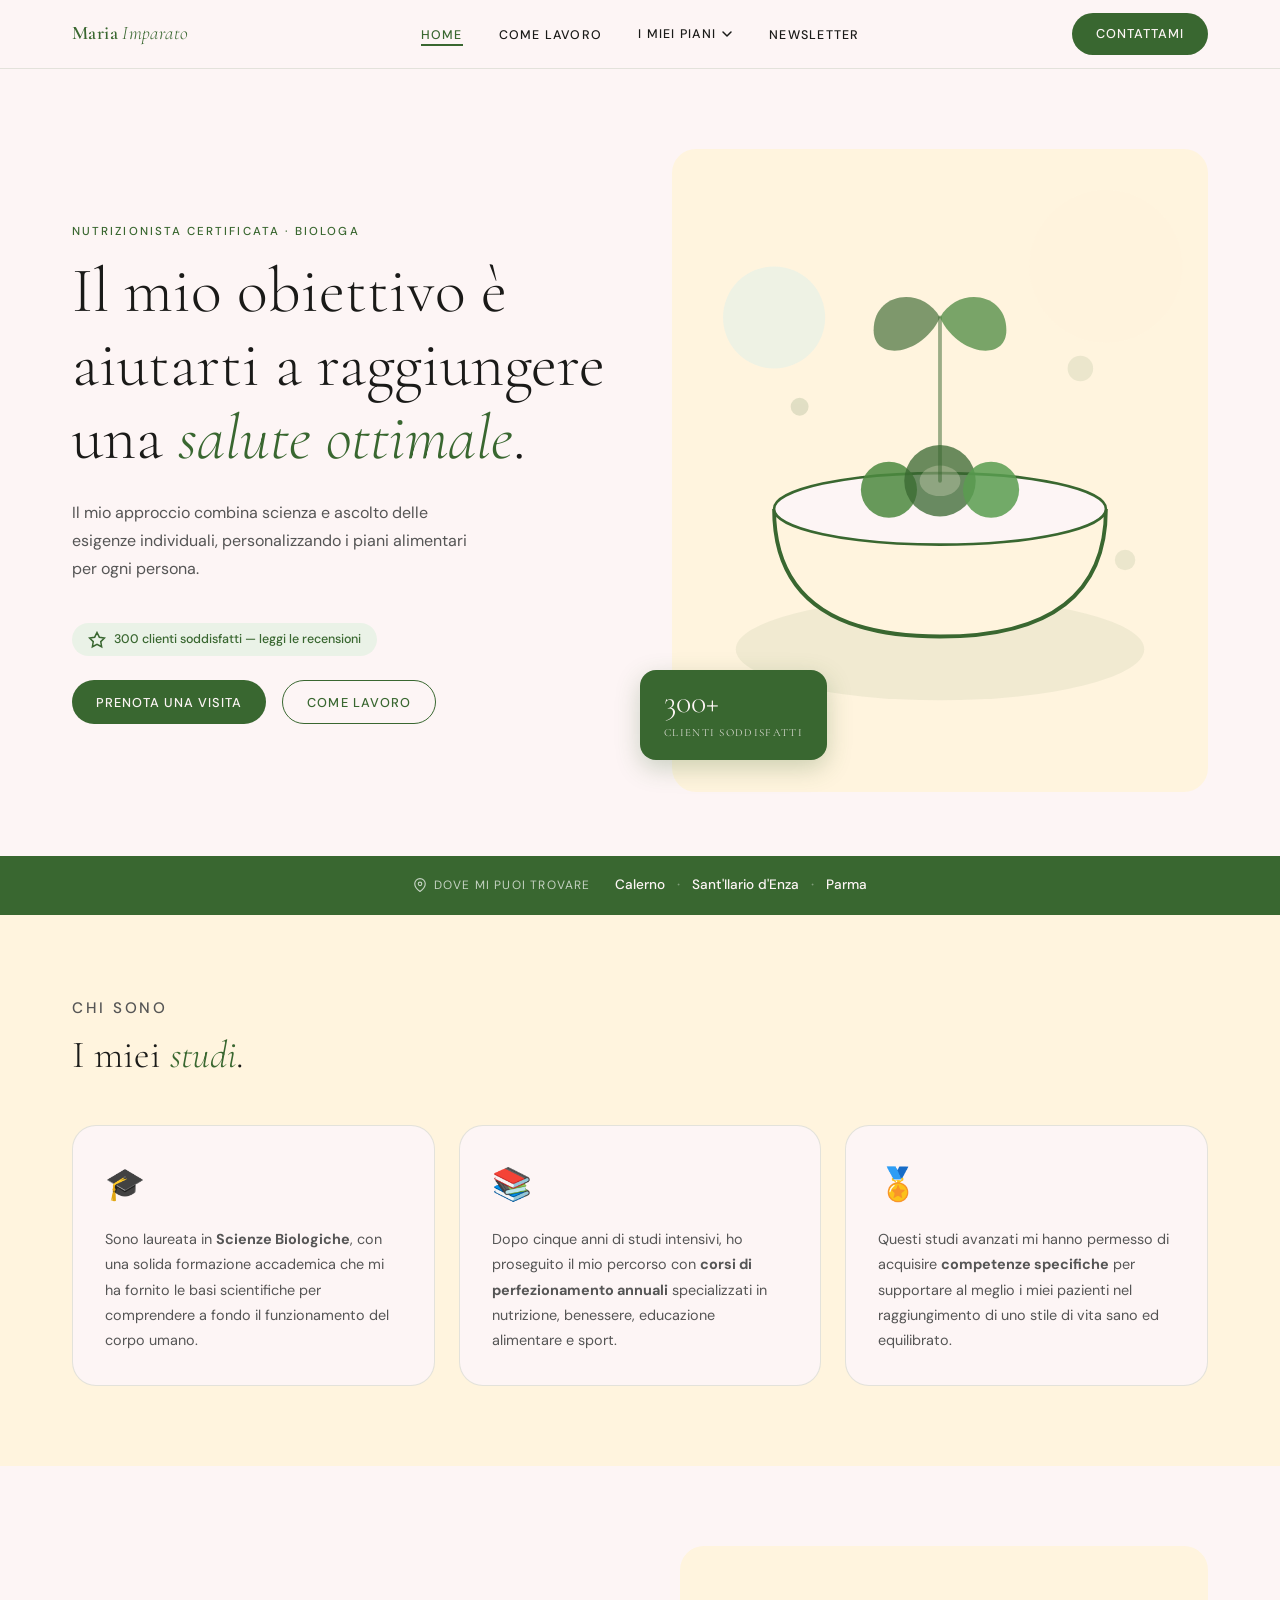
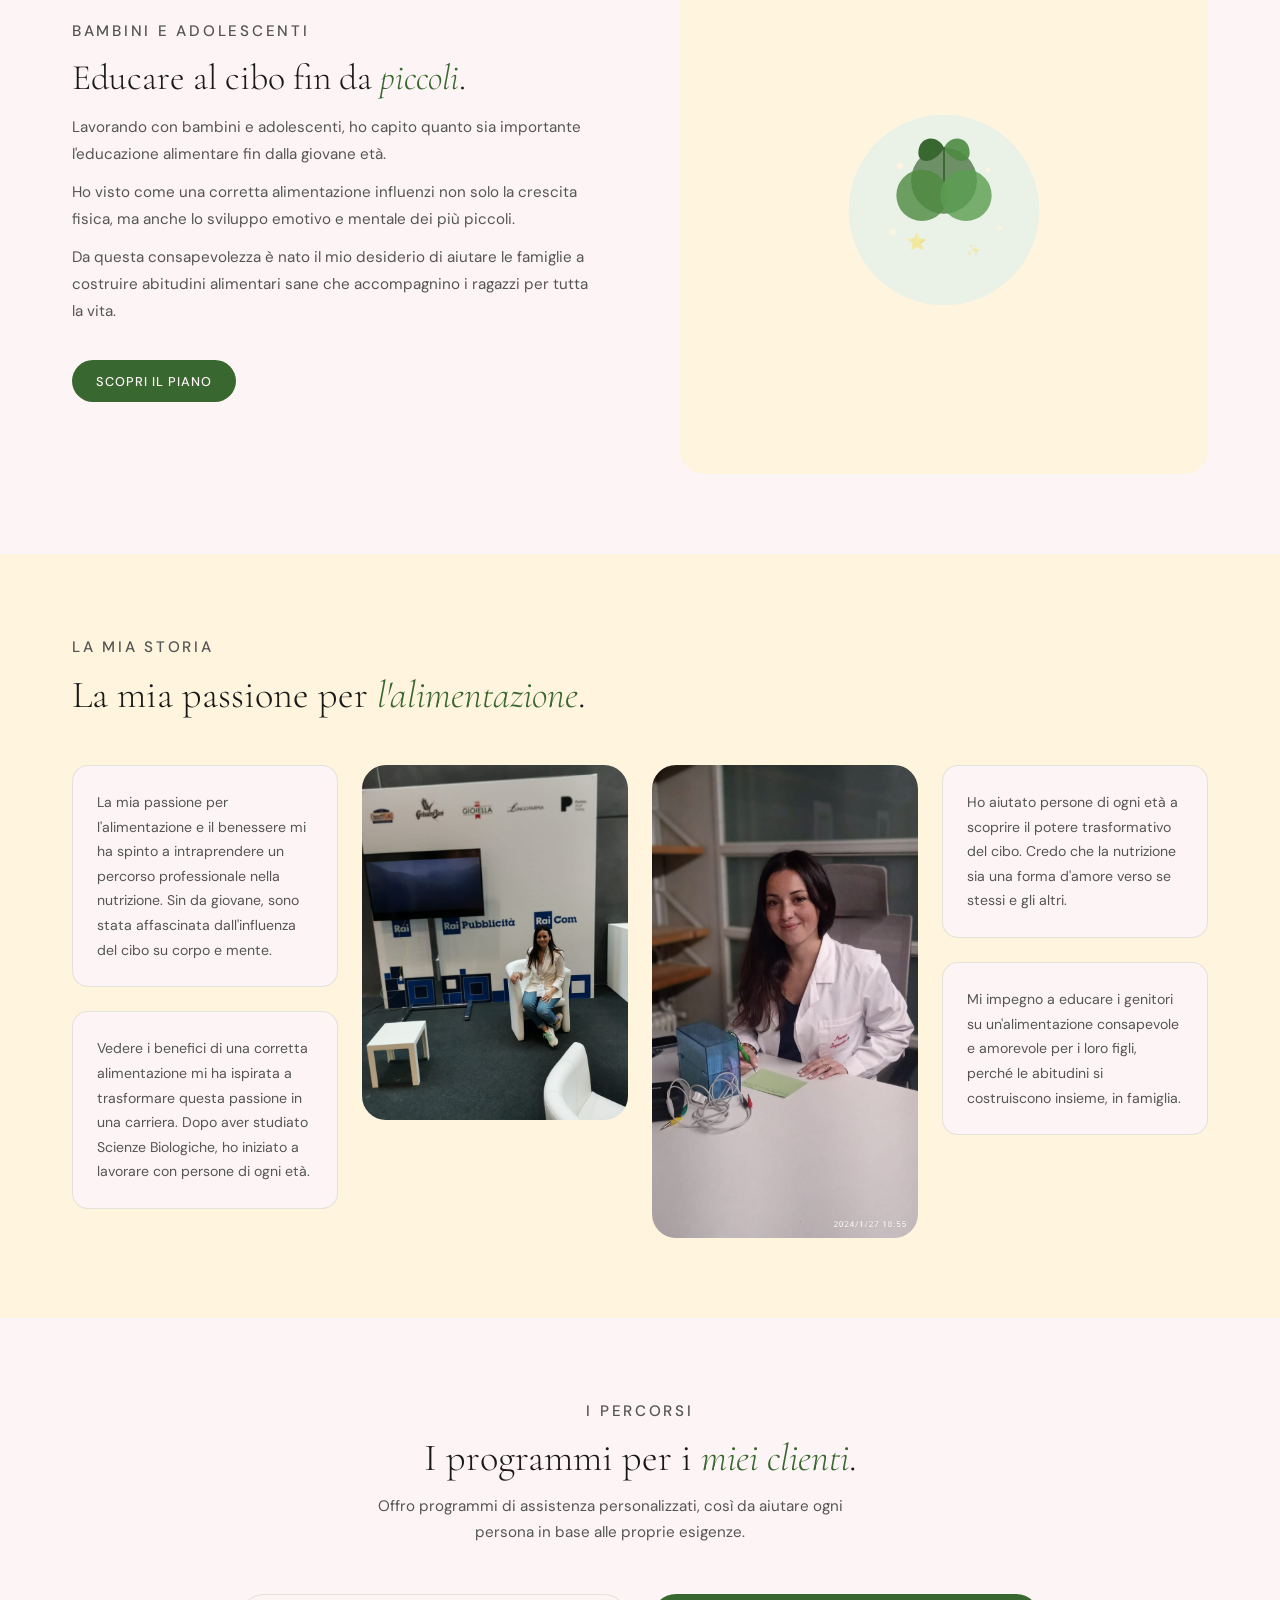
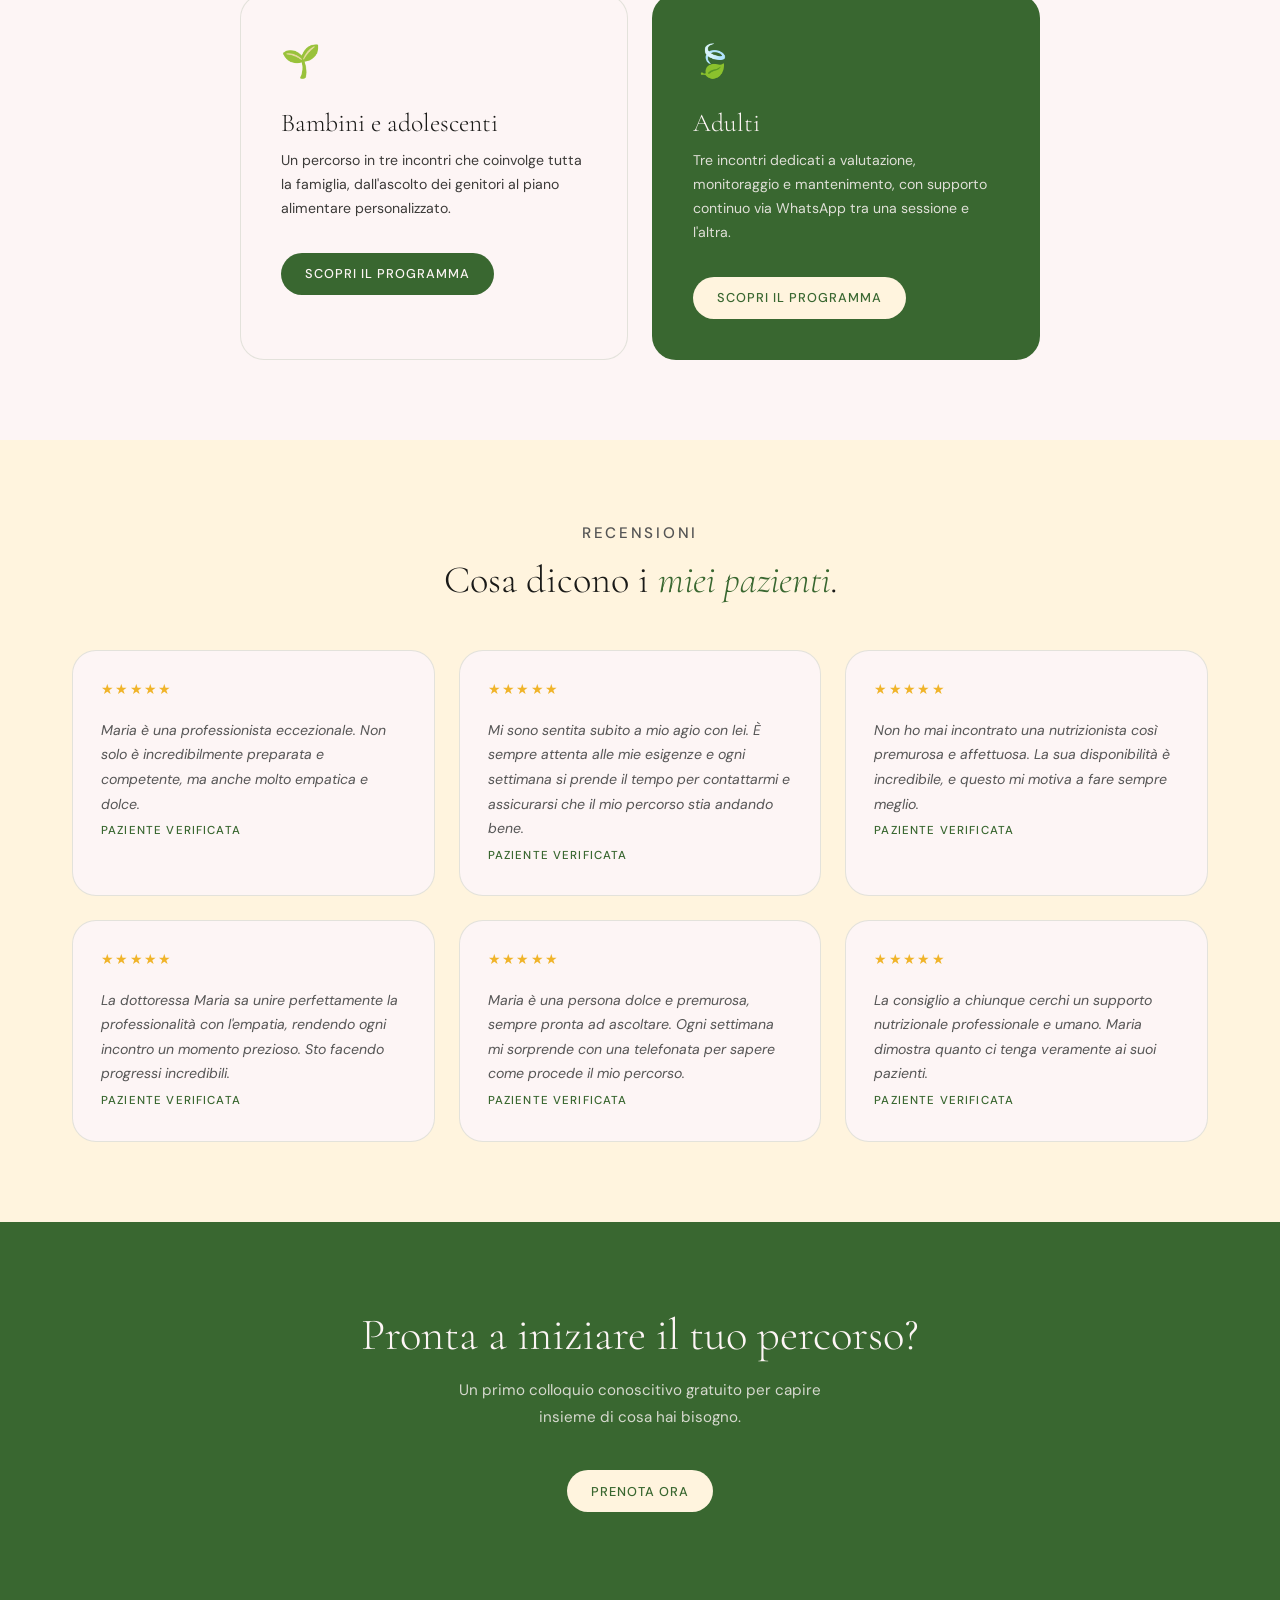
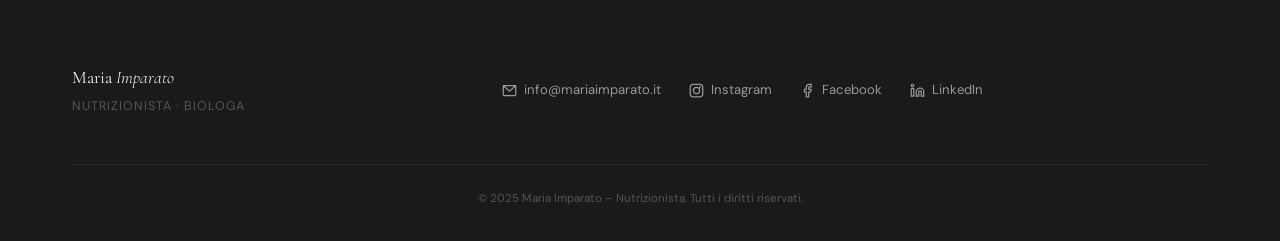
==== commit 93728863: "Modifica recensioni DEF" ====
--- a/index.html
+++ b/index.html
@@ -264,6 +264,7 @@
           <blockquote>
             <p>Maria è una professionista eccezionale. Non solo è incredibilmente preparata e competente, ma anche molto empatica e dolce.</p>
           </blockquote>
+          <span class="rec-author">Paziente verificata</span>
         </article>
         <article class="recensione-card reveal" style="transition-delay:0.1s">
           <div class="rec-stars" aria-label="5 stelle">★★★★★</div>
@@ -277,28 +278,28 @@
           <blockquote>
             <p>Non ho mai incontrato una nutrizionista così premurosa e affettuosa. La sua disponibilità è incredibile, e questo mi motiva a fare sempre meglio.</p>
           </blockquote>
-          <footer class="rec-author">Paziente verificata</footer>
+          <span class="rec-author">Paziente verificata</span>
         </article>
         <article class="recensione-card reveal" style="transition-delay:0.1s">
           <div class="rec-stars" aria-label="5 stelle">★★★★★</div>
           <blockquote>
             <p>La dottoressa Maria sa unire perfettamente la professionalità con l'empatia, rendendo ogni incontro un momento prezioso. Sto facendo progressi incredibili.</p>
           </blockquote>
-          <footer class="rec-author">Paziente verificata</footer>
+          <span class="rec-author">Paziente verificata</span>
         </article>
         <article class="recensione-card reveal" style="transition-delay:0.2s">
           <div class="rec-stars" aria-label="5 stelle">★★★★★</div>
           <blockquote>
             <p>Maria è una persona dolce e premurosa, sempre pronta ad ascoltare. Ogni settimana mi sorprende con una telefonata per sapere come procede il mio percorso.</p>
           </blockquote>
-          <footer class="rec-author">Paziente verificata</footer>
+          <span class="rec-author">Paziente verificata</span>
         </article>
         <article class="recensione-card reveal" style="transition-delay:0.3s">
           <div class="rec-stars" aria-label="5 stelle">★★★★★</div>
           <blockquote>
             <p>La consiglio a chiunque cerchi un supporto nutrizionale professionale e umano. Maria dimostra quanto ci tenga veramente ai suoi pazienti.</p>
           </blockquote>
-          <footer class="rec-author">Paziente verificata</footer>
+          <span class="rec-author">Paziente verificata</span>
         </article>
       </div>
     </div>
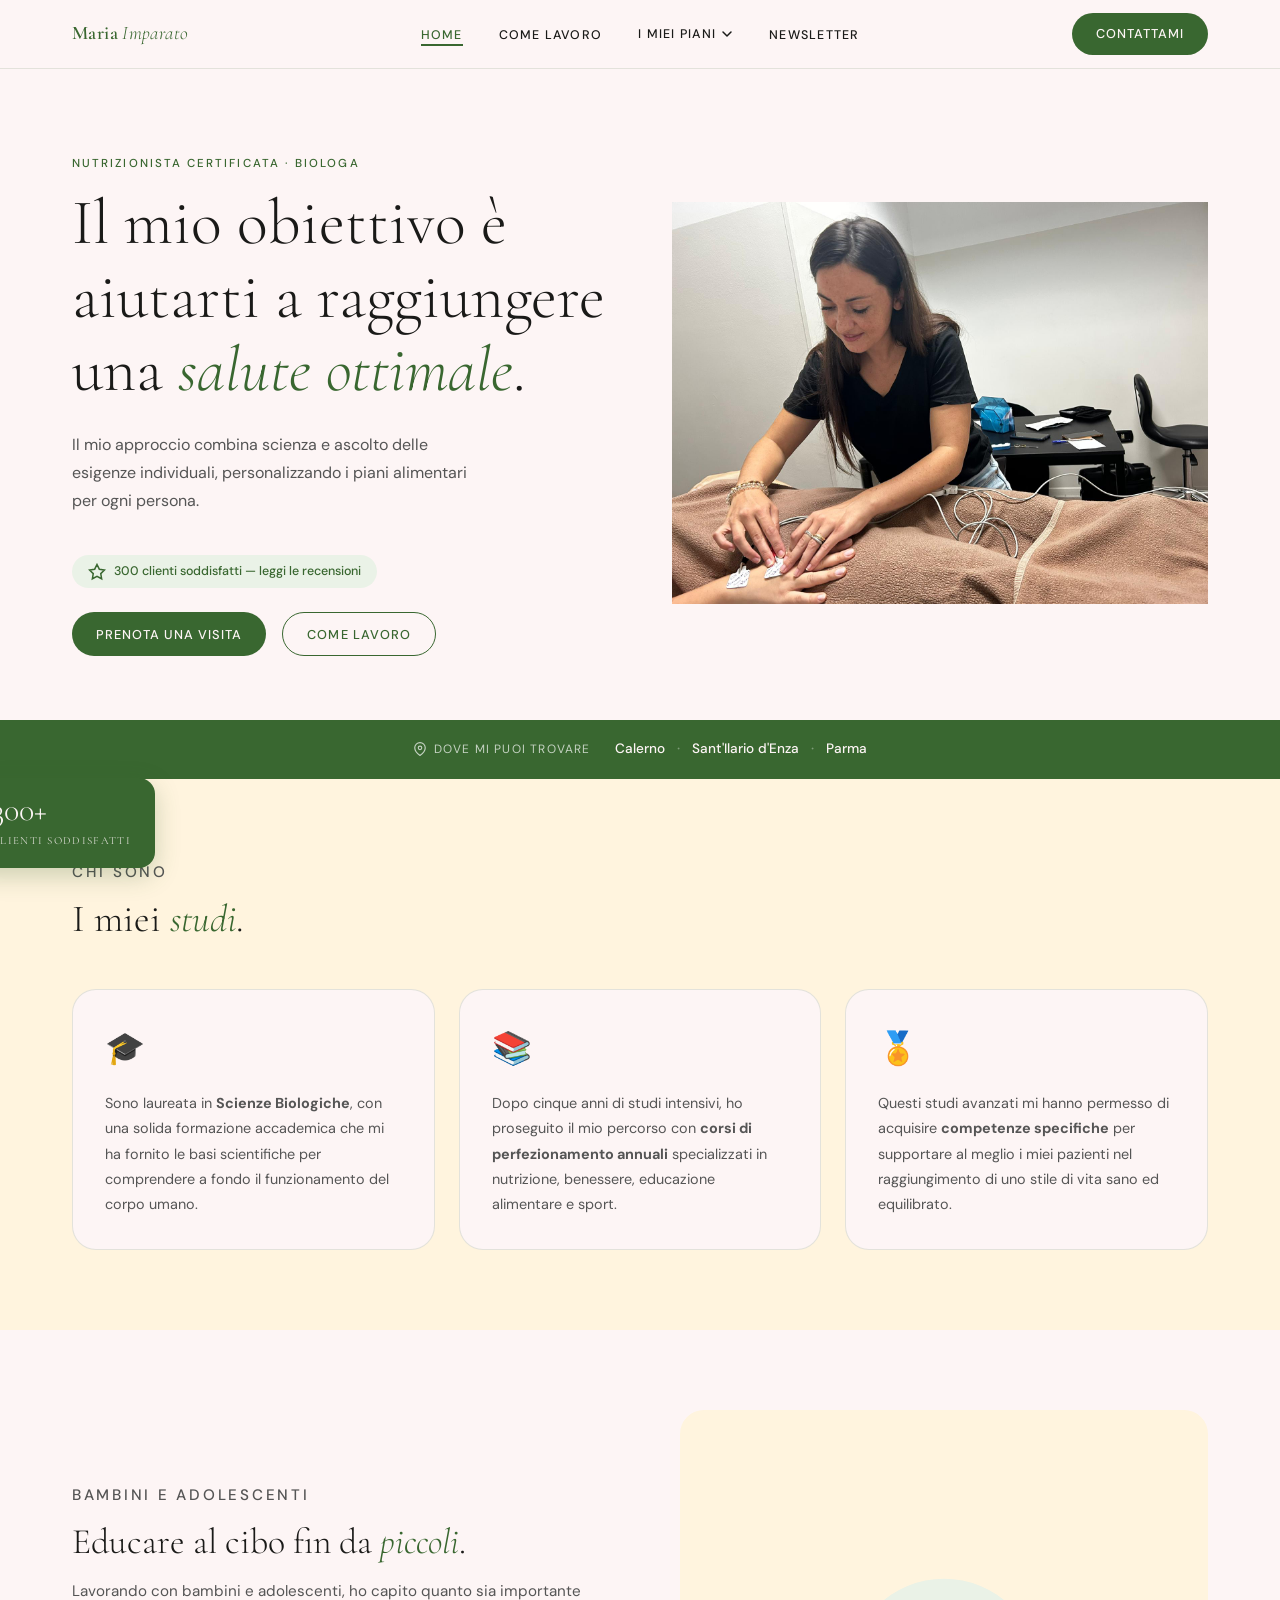
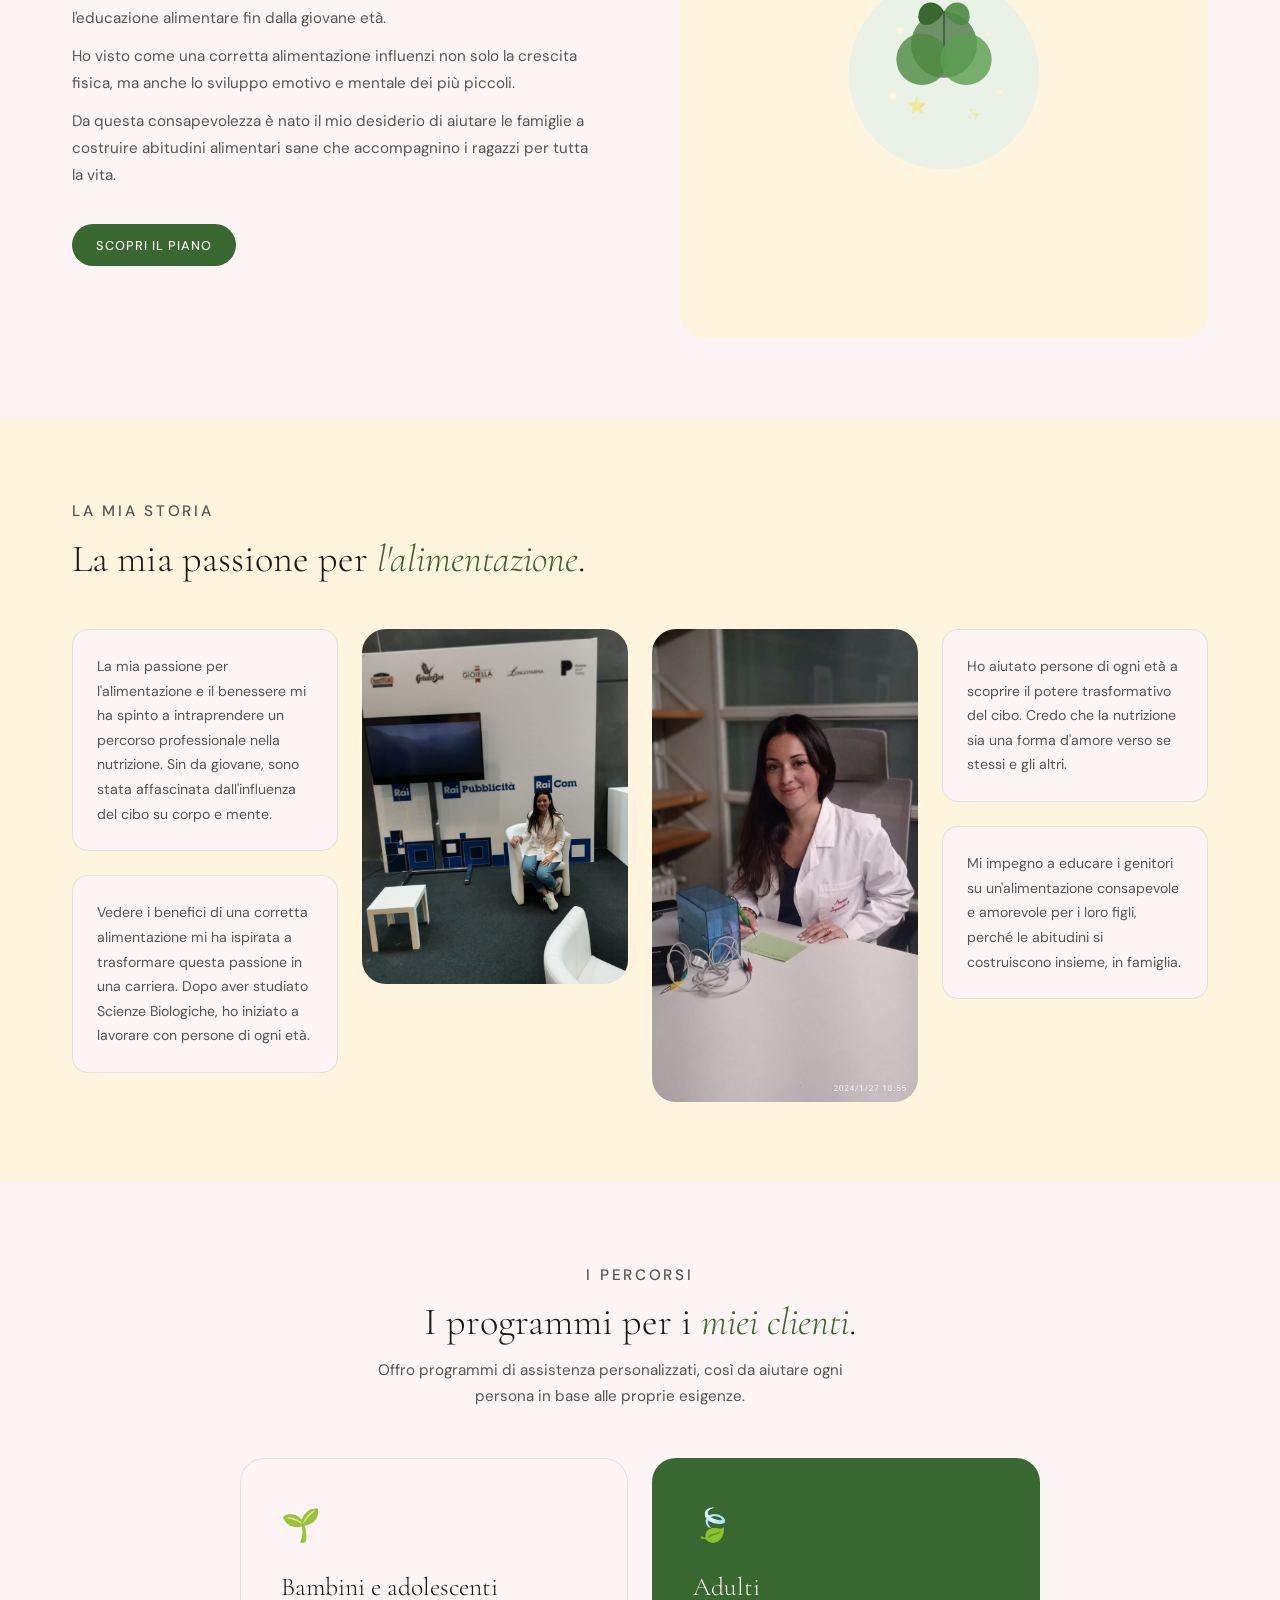
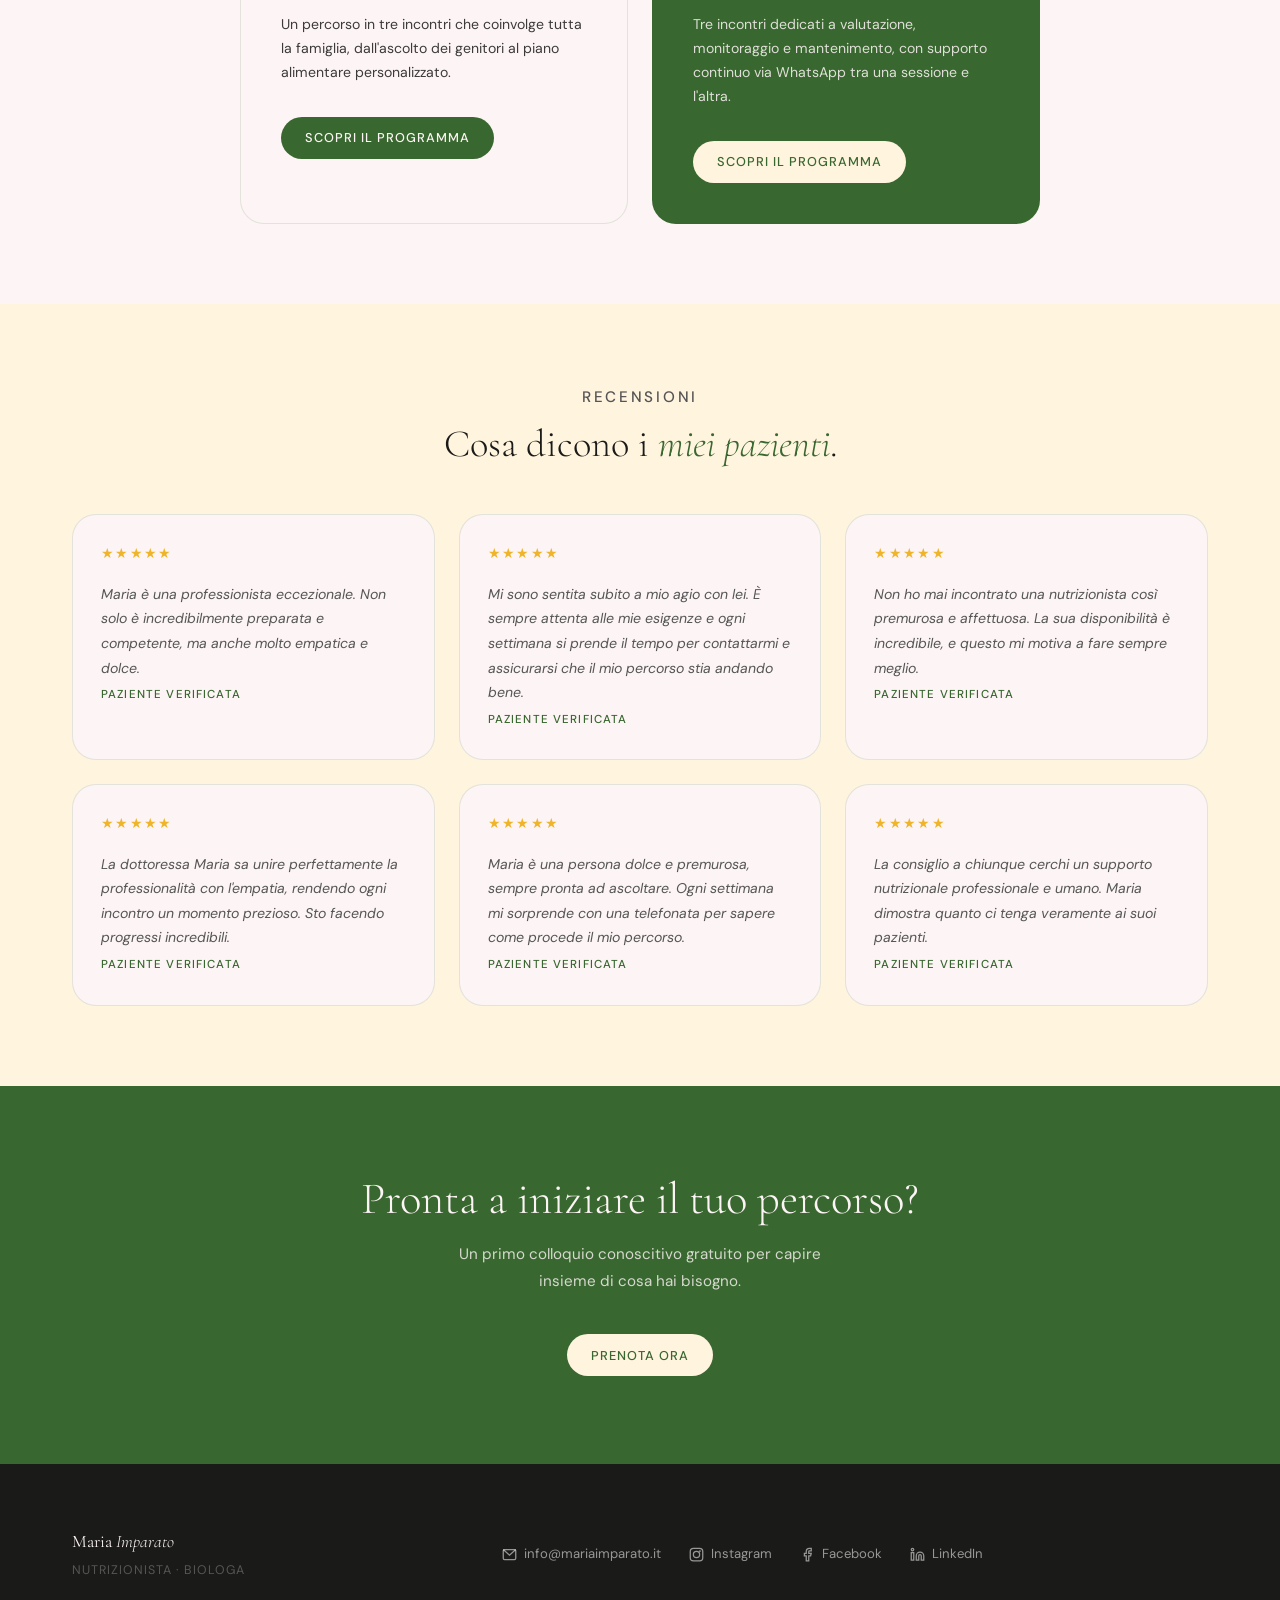
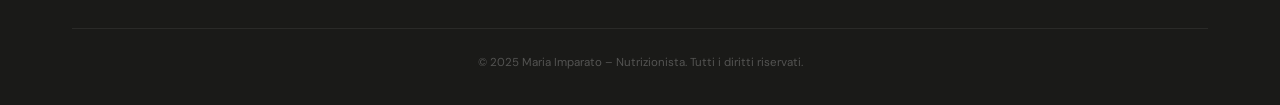
==== commit e7c6a4f7: "Prova 1 immagine HERO" ====
--- a/index.html
+++ b/index.html
@@ -95,7 +95,8 @@
           <a href="come-lavoro.html" class="btn btn-outline">Come lavoro</a>
         </div>
       </div>
-      <div class="hero-visual anim-up anim-d2">
+
+      <!-- <div class="hero-visual anim-up anim-d2">
         <div class="hero-card" aria-hidden="true">
           <svg viewBox="0 0 420 480" xmlns="http://www.w3.org/2000/svg" width="100%" height="100%" role="img" aria-label="Illustrazione nutrizione sana">
             <ellipse cx="210" cy="380" rx="160" ry="40" fill="#396730" opacity="0.07"/>
@@ -114,7 +115,9 @@
             <circle cx="320" cy="160" r="10" fill="#396730" opacity="0.1"/>
             <circle cx="355" cy="310" r="8" fill="#396730" opacity="0.1"/>
           </svg>
-        </div>
+        </div> -->
+      
+      <img src="image/img 2.jpg" alt="Maria Imparato">
         <div class="floating-badge" aria-hidden="true">
           <strong>300+</strong>
           <span>Clienti soddisfatti</span>
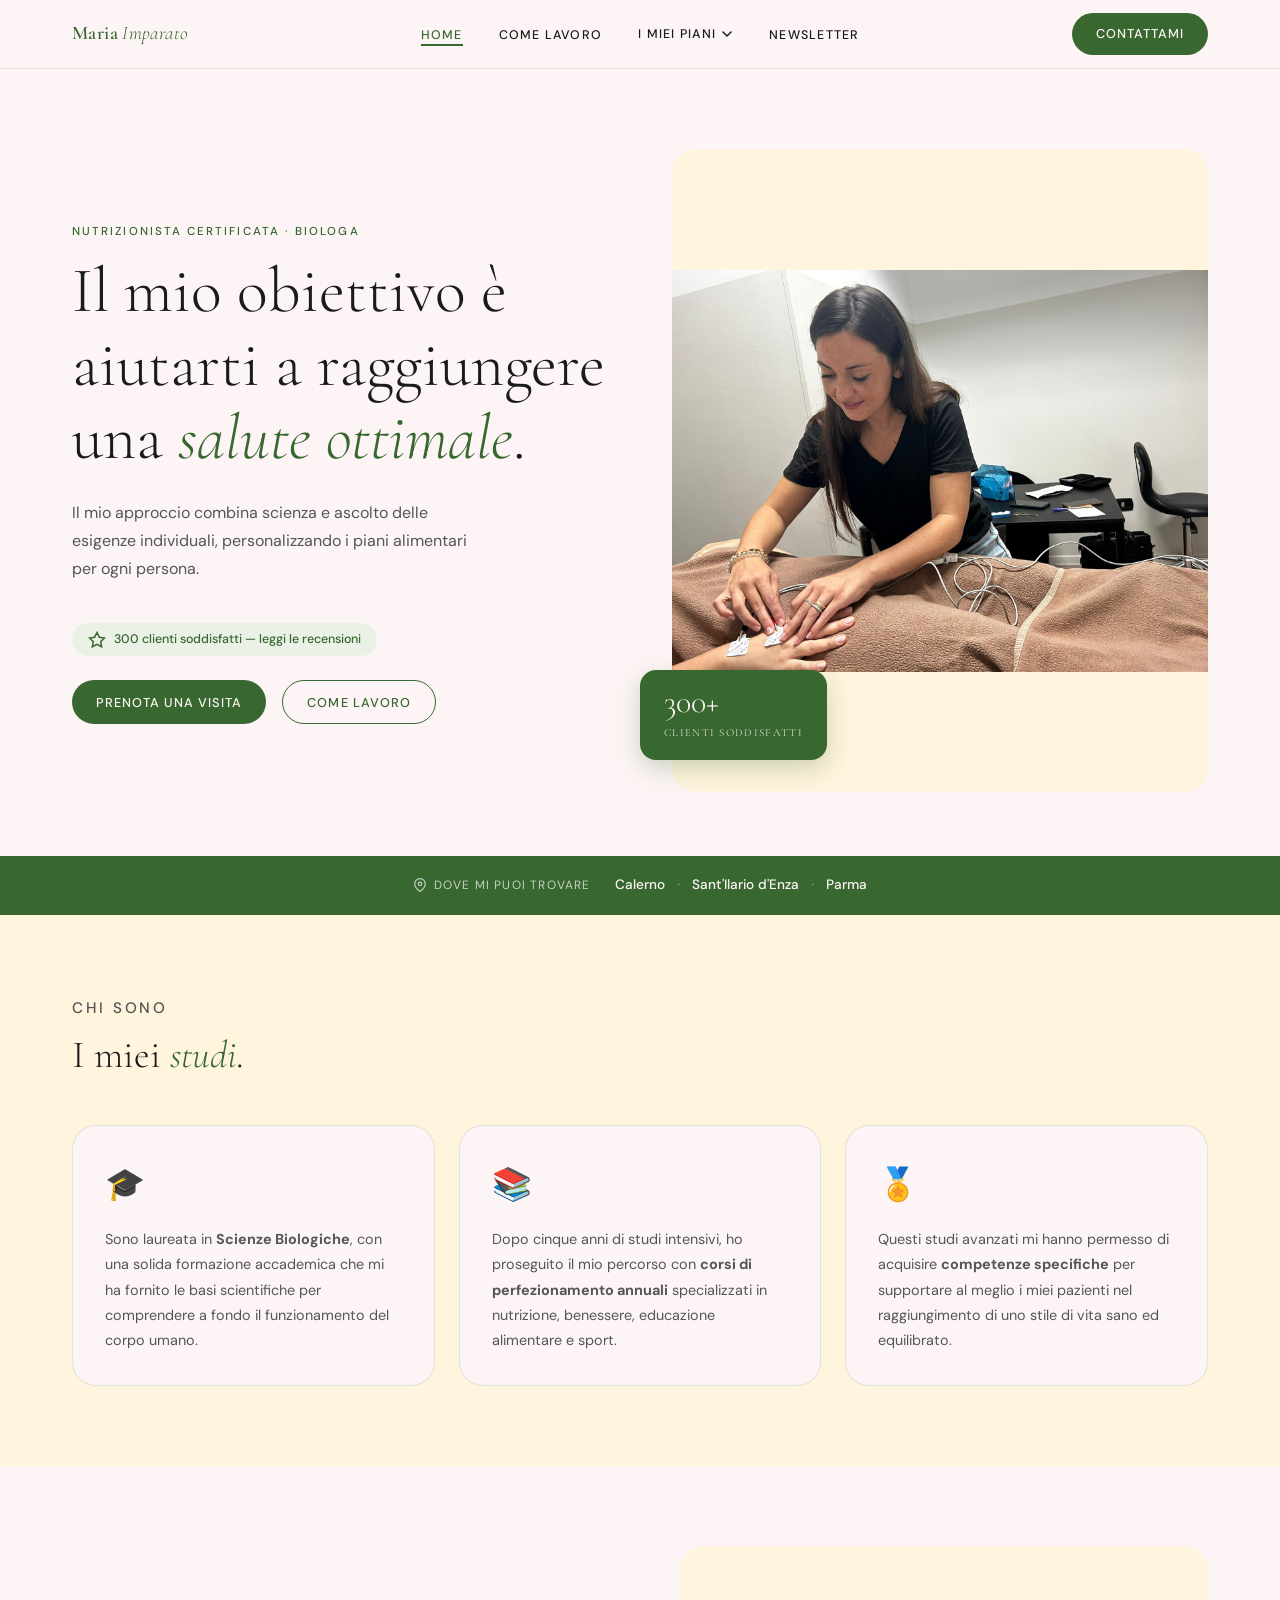
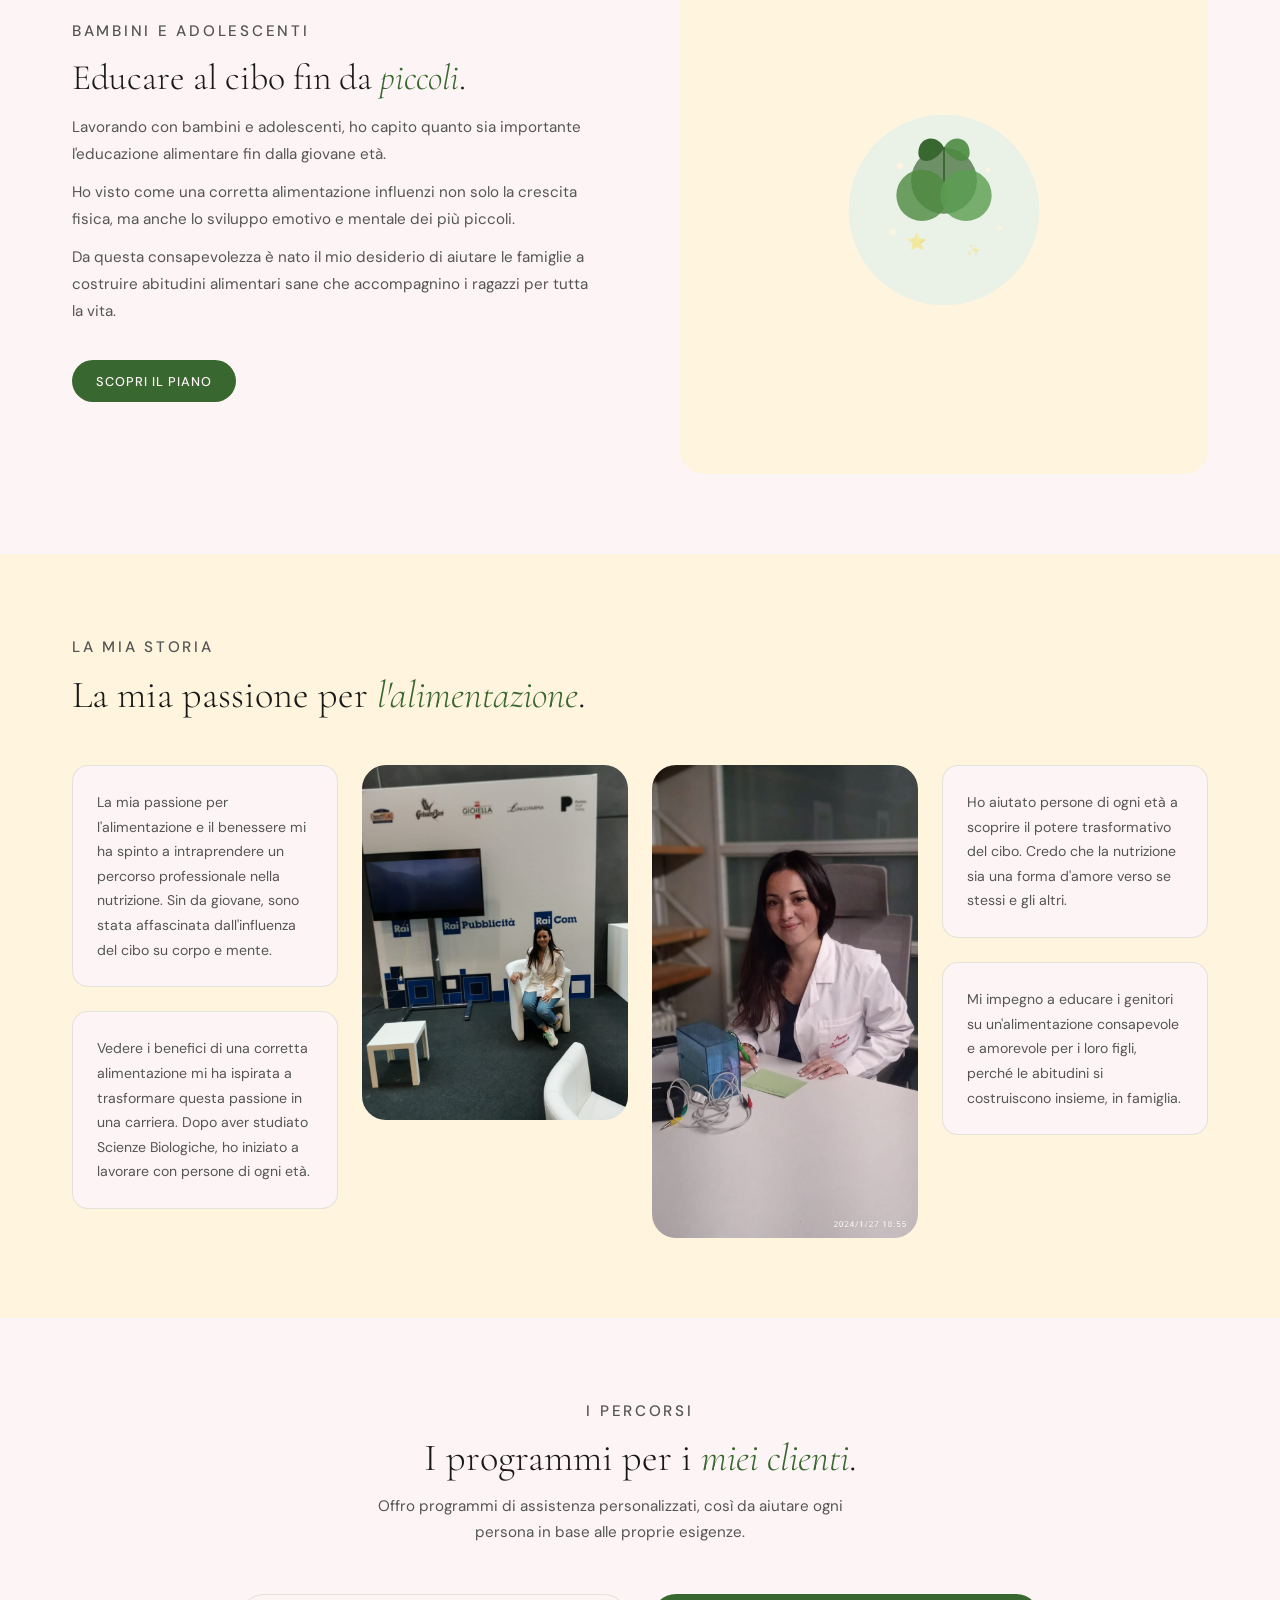
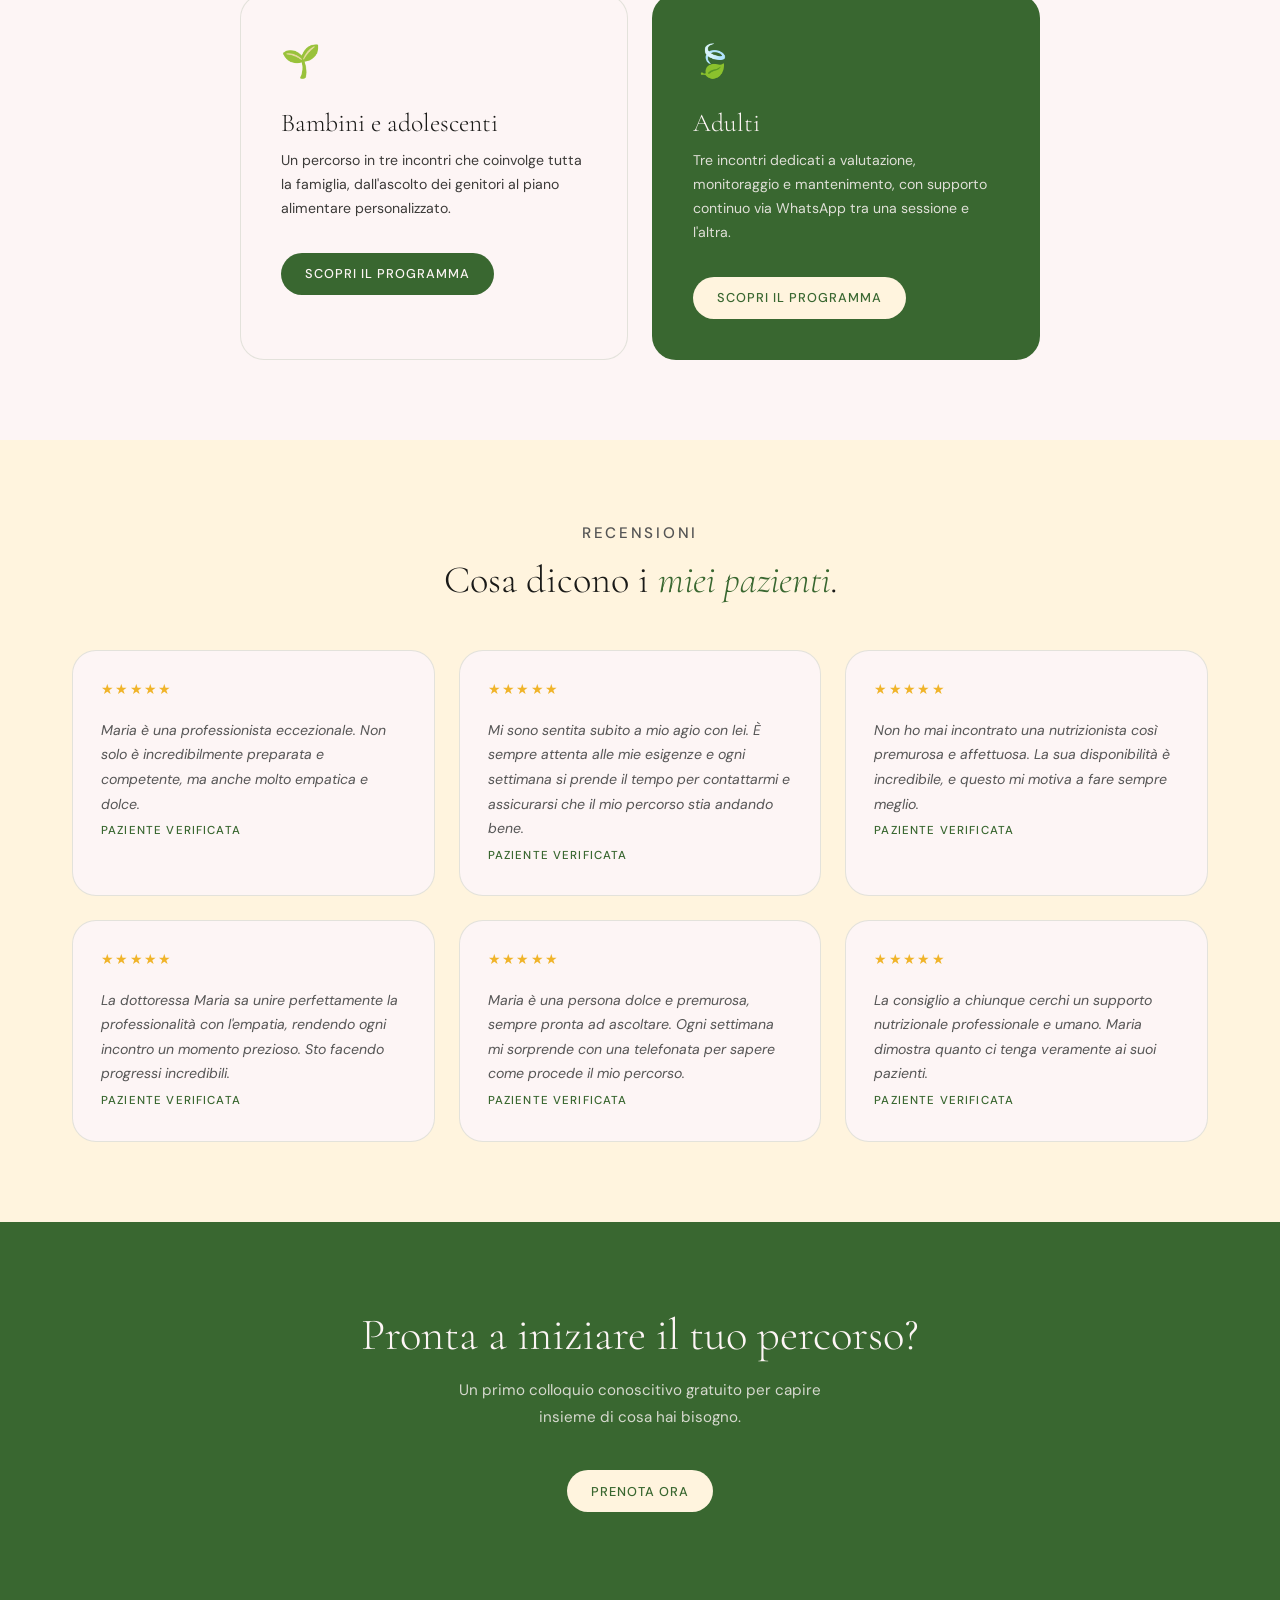
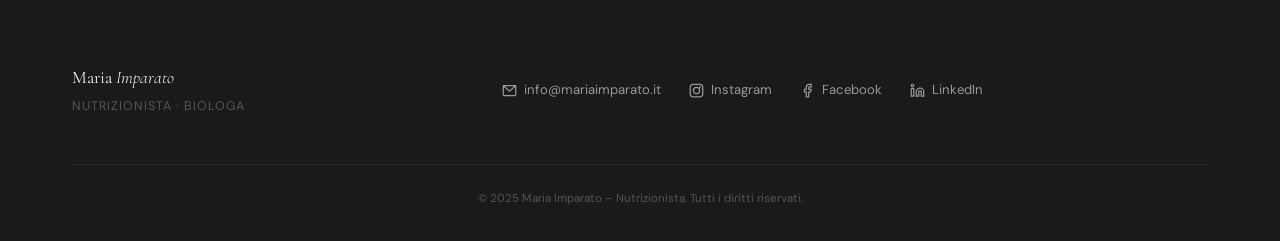
==== commit 0691184c: "Prova 2 immagine HERO" ====
--- a/index.html
+++ b/index.html
@@ -96,9 +96,10 @@
         </div>
       </div>
 
-      <!-- <div class="hero-visual anim-up anim-d2">
+      <div class="hero-visual anim-up anim-d2">
         <div class="hero-card" aria-hidden="true">
-          <svg viewBox="0 0 420 480" xmlns="http://www.w3.org/2000/svg" width="100%" height="100%" role="img" aria-label="Illustrazione nutrizione sana">
+          <img src="image/img 2.jpg" alt="Maria Imparato">
+          <!-- <svg viewBox="0 0 420 480" xmlns="http://www.w3.org/2000/svg" width="100%" height="100%" role="img" aria-label="Illustrazione nutrizione sana">
             <ellipse cx="210" cy="380" rx="160" ry="40" fill="#396730" opacity="0.07"/>
             <circle cx="340" cy="80" r="60" fill="#fff4de" opacity="0.6"/>
             <circle cx="80" cy="120" r="40" fill="#eaf2e7" opacity="0.8"/>
@@ -114,10 +115,8 @@
             <circle cx="100" cy="190" r="7" fill="#396730" opacity="0.15"/>
             <circle cx="320" cy="160" r="10" fill="#396730" opacity="0.1"/>
             <circle cx="355" cy="310" r="8" fill="#396730" opacity="0.1"/>
-          </svg>
-        </div> -->
-      
-      <img src="image/img 2.jpg" alt="Maria Imparato">
+          </svg> -->
+        </div>
         <div class="floating-badge" aria-hidden="true">
           <strong>300+</strong>
           <span>Clienti soddisfatti</span>
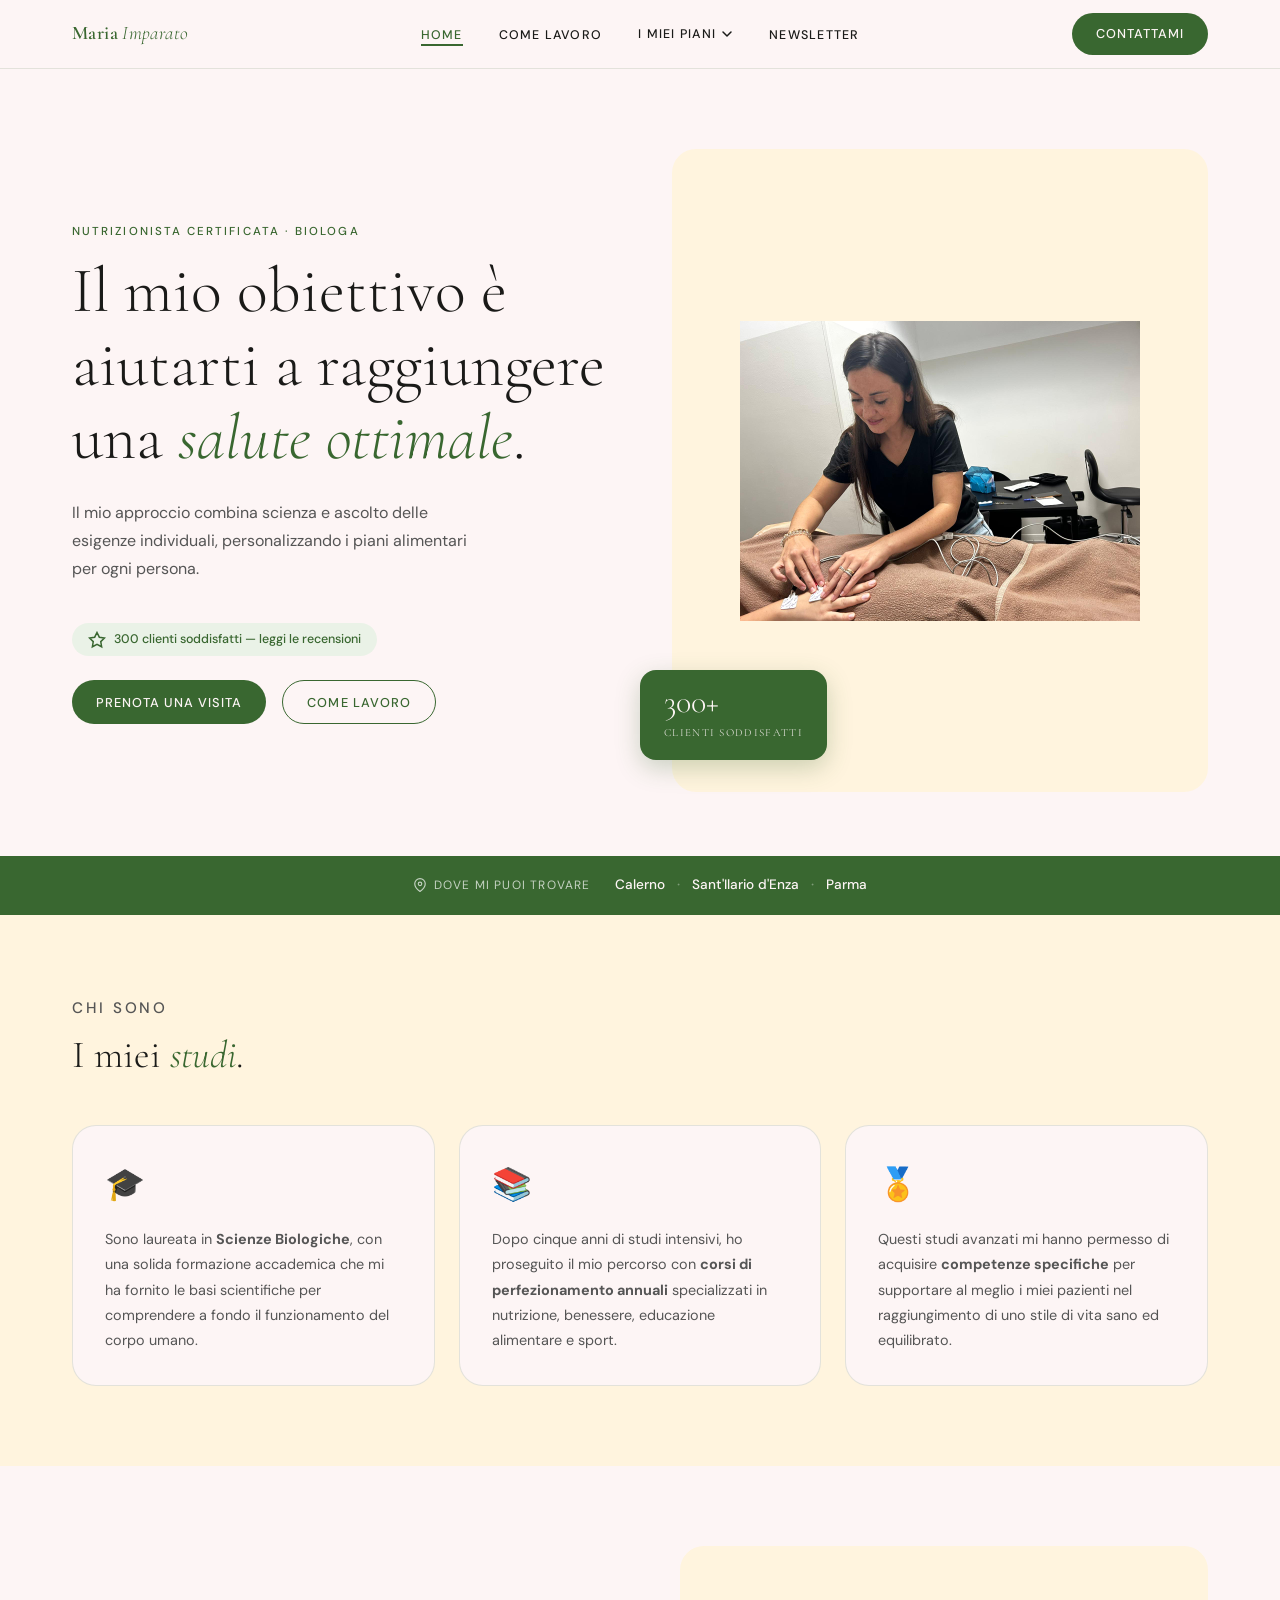
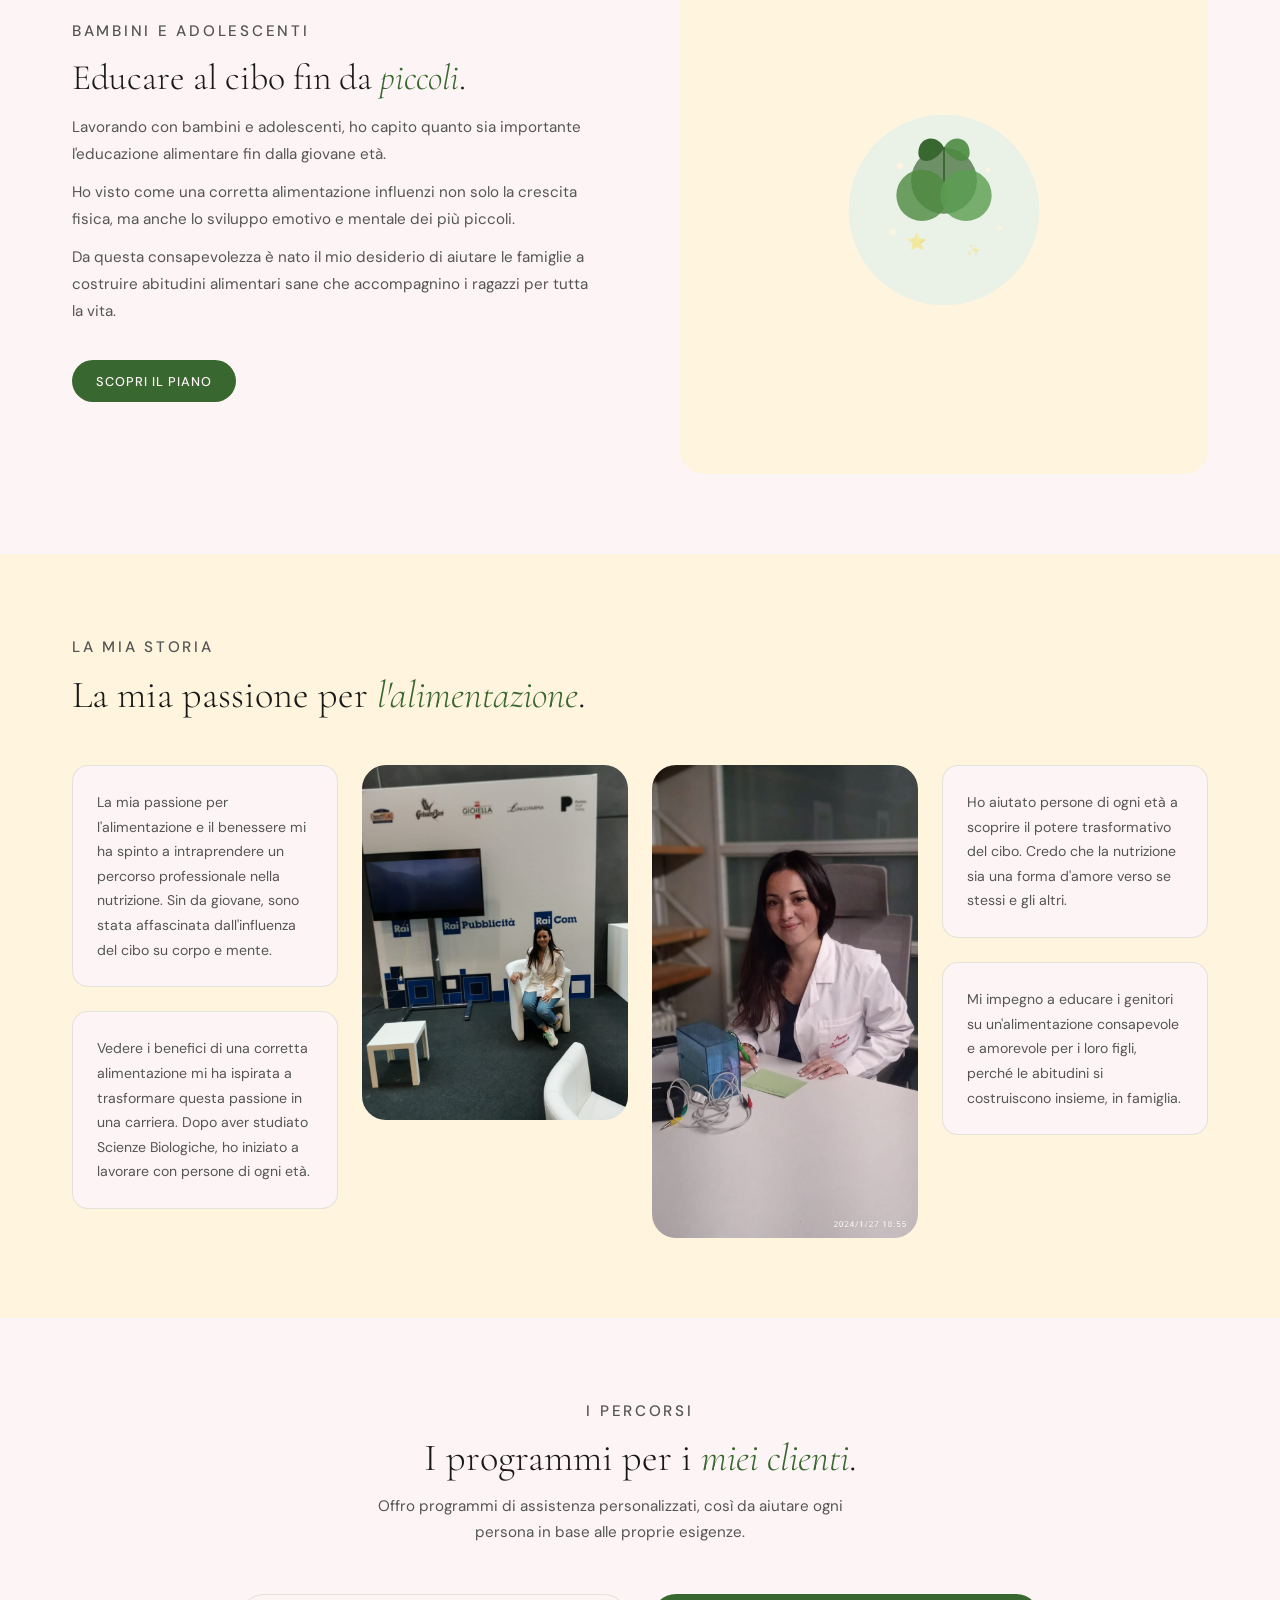
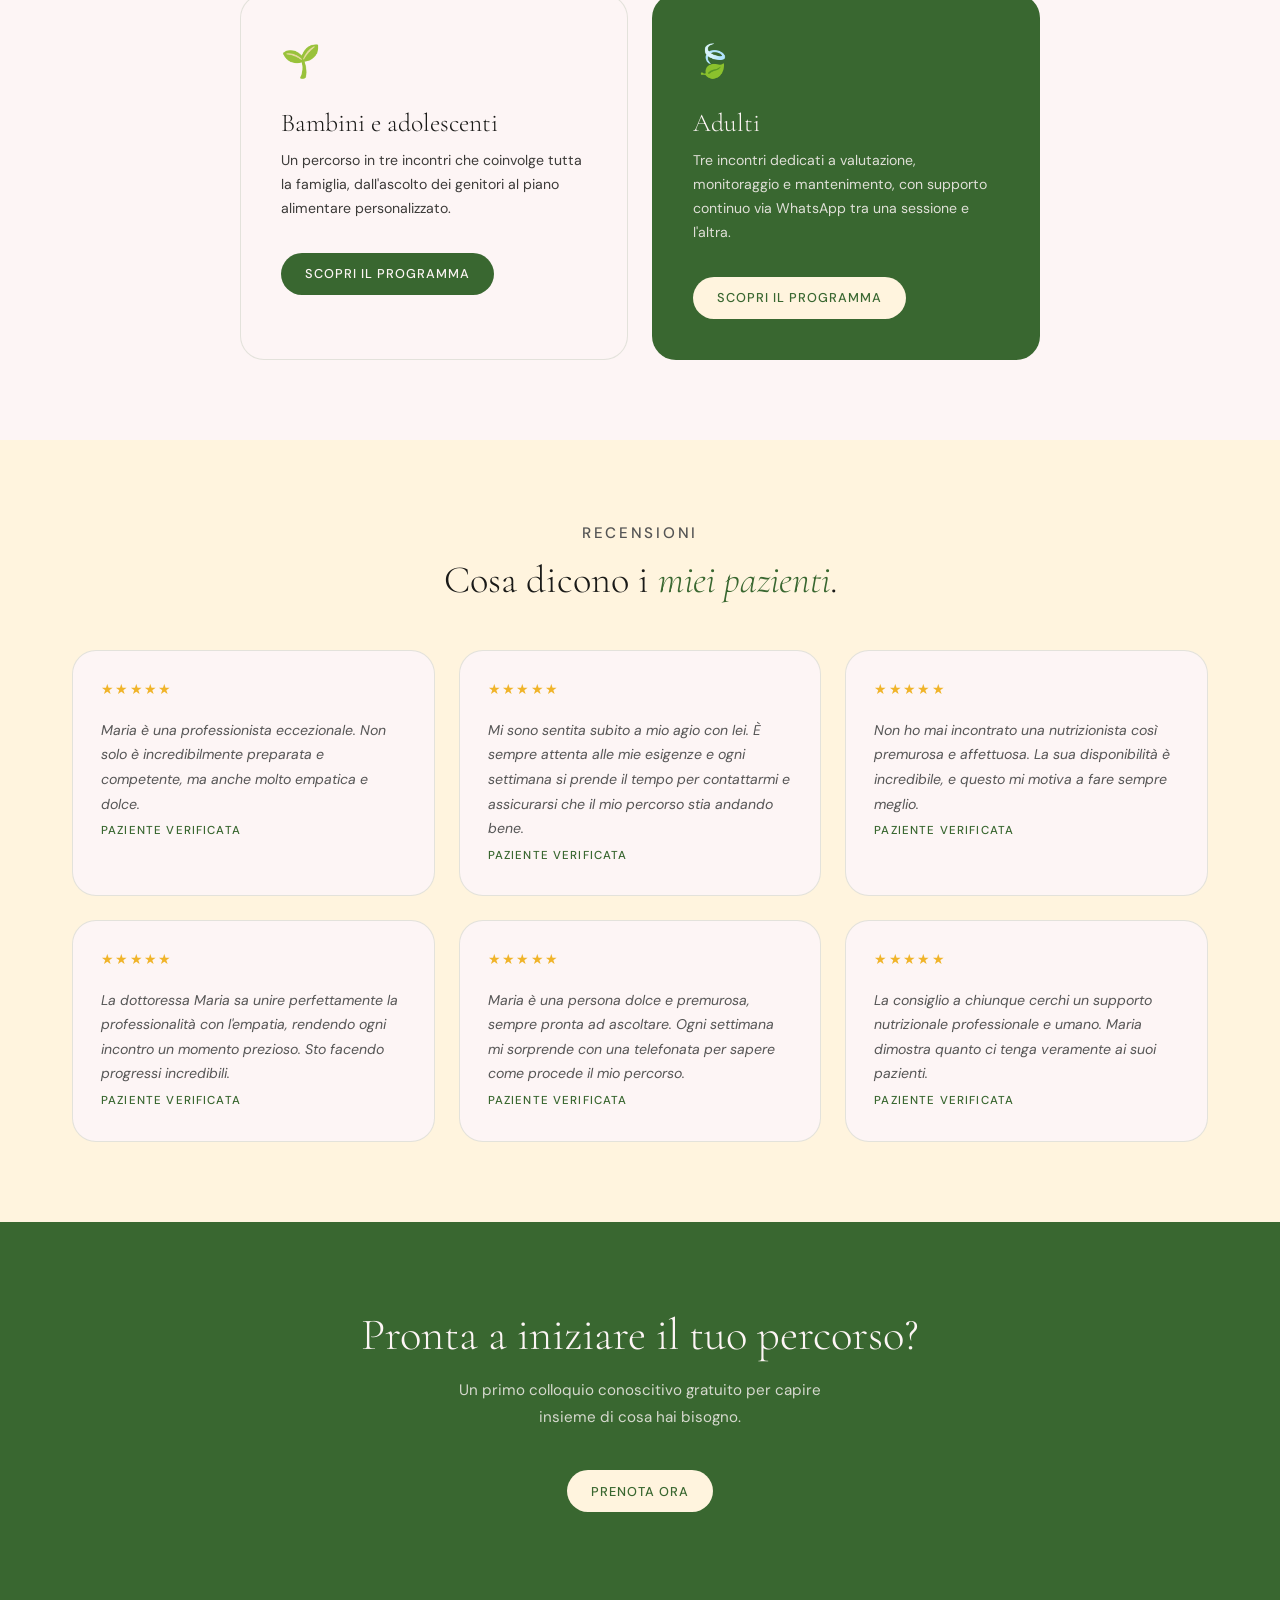
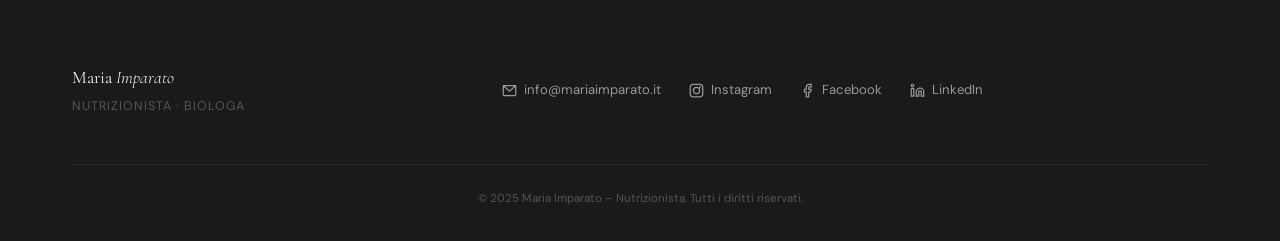
==== commit 89a19151: "Prova 3 immagine HERO" ====
--- a/index.html
+++ b/index.html
@@ -98,7 +98,7 @@
 
       <div class="hero-visual anim-up anim-d2">
         <div class="hero-card" aria-hidden="true">
-          <img src="image/img 2.jpg" alt="Maria Imparato">
+          <img src="image/img 2.jpg" alt="Maria Imparato" width="400px">
           <!-- <svg viewBox="0 0 420 480" xmlns="http://www.w3.org/2000/svg" width="100%" height="100%" role="img" aria-label="Illustrazione nutrizione sana">
             <ellipse cx="210" cy="380" rx="160" ry="40" fill="#396730" opacity="0.07"/>
             <circle cx="340" cy="80" r="60" fill="#fff4de" opacity="0.6"/>
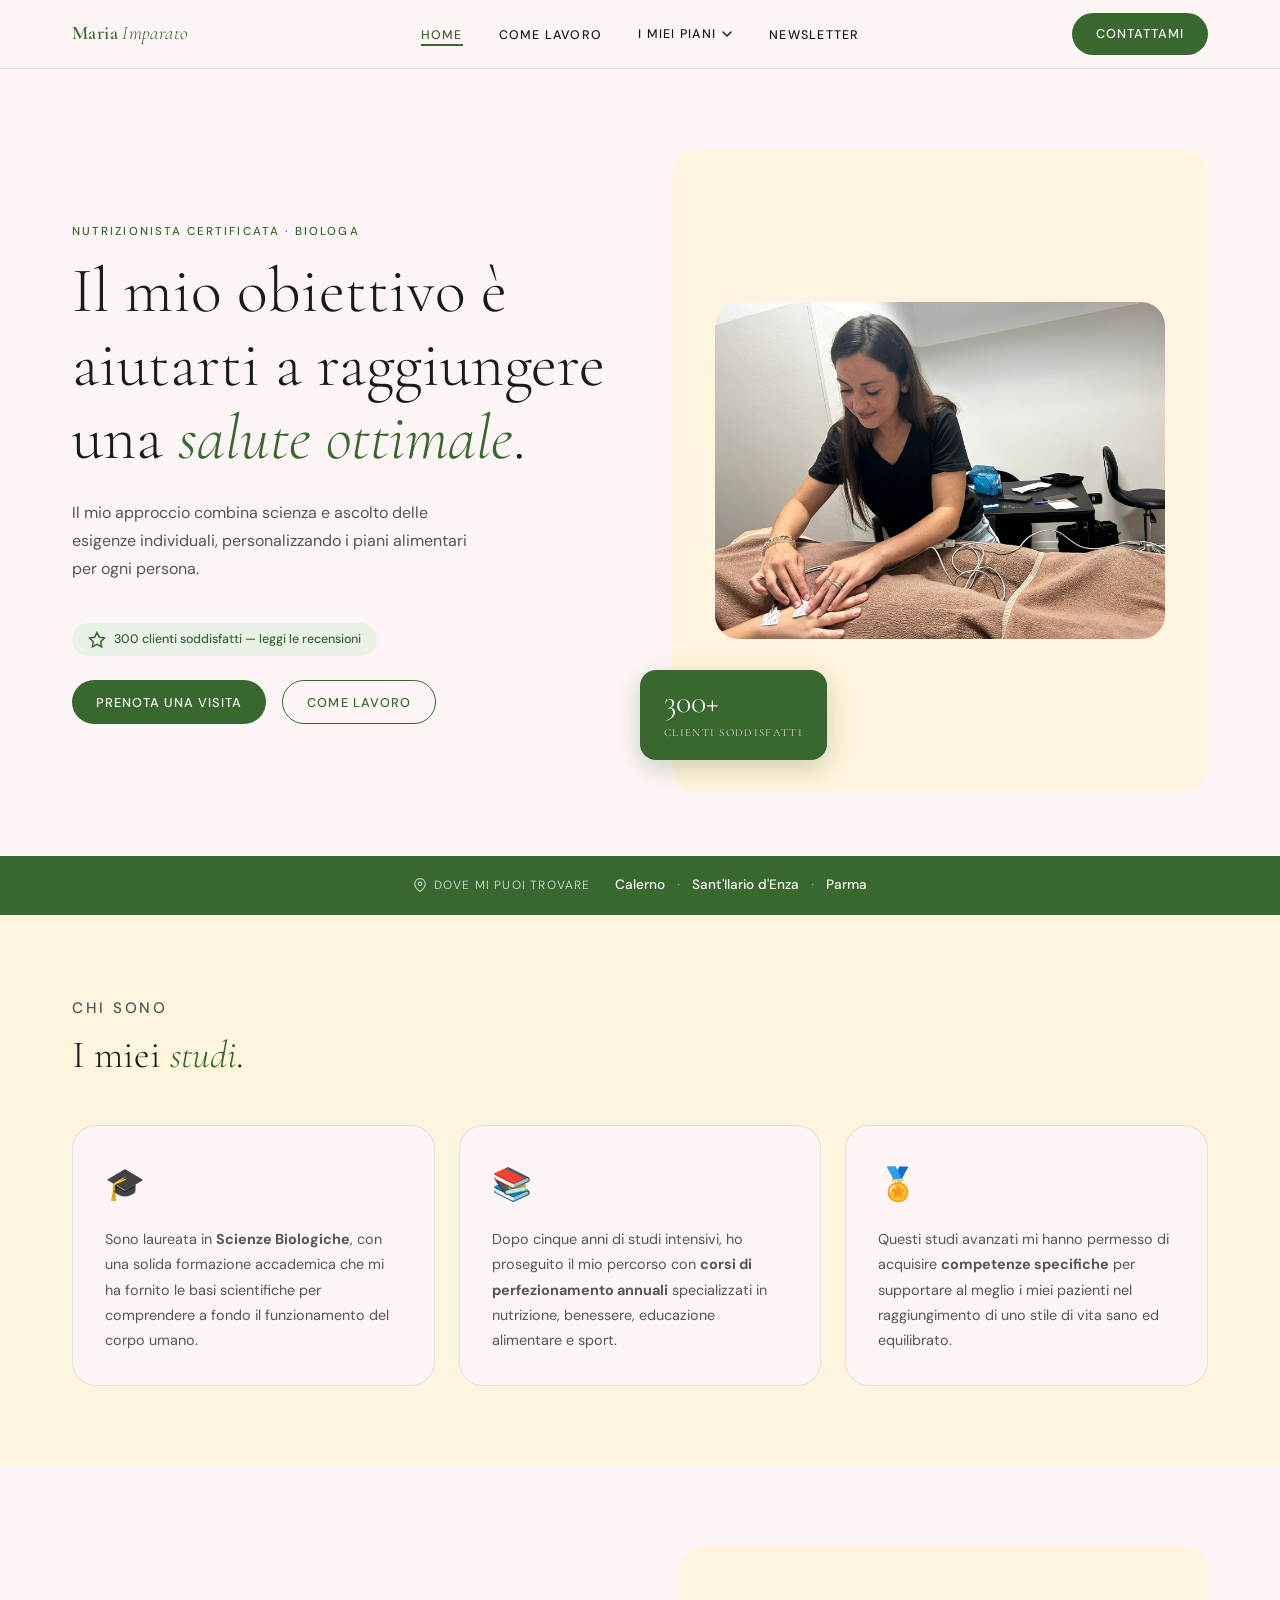
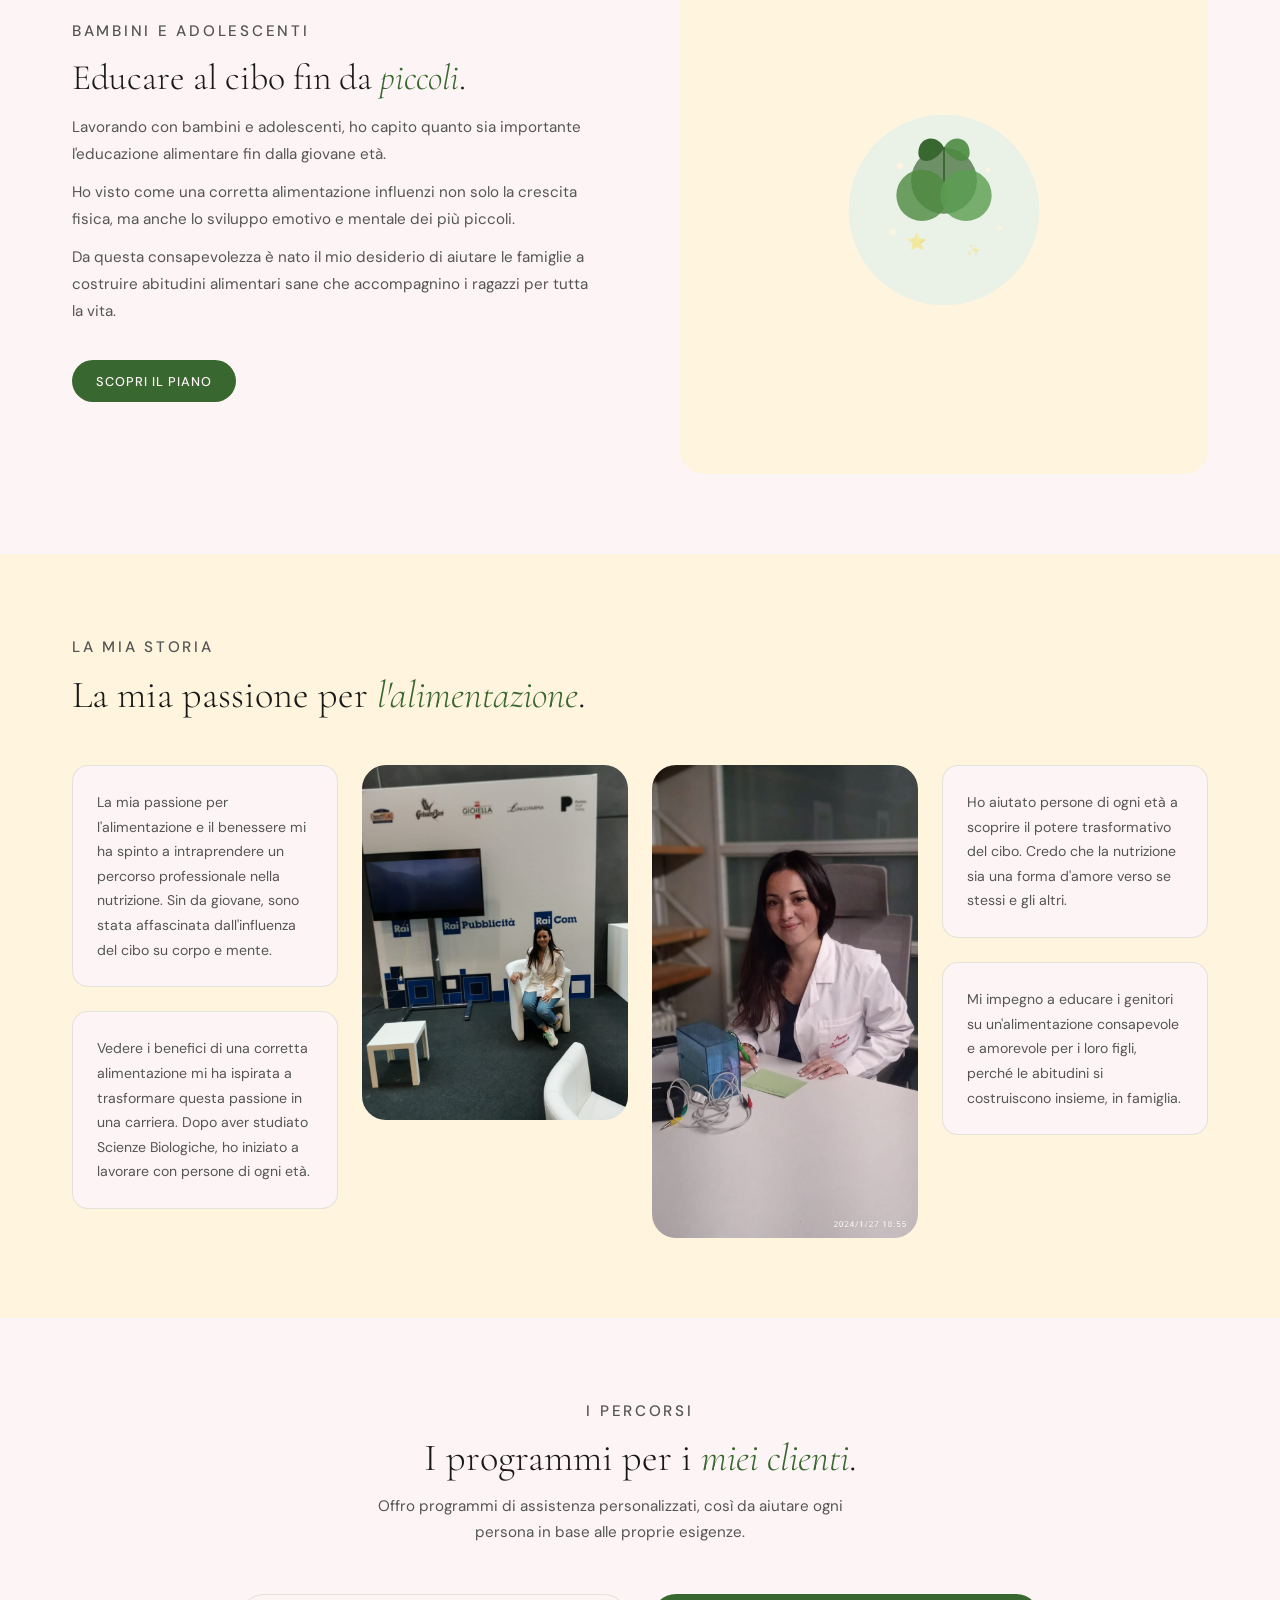
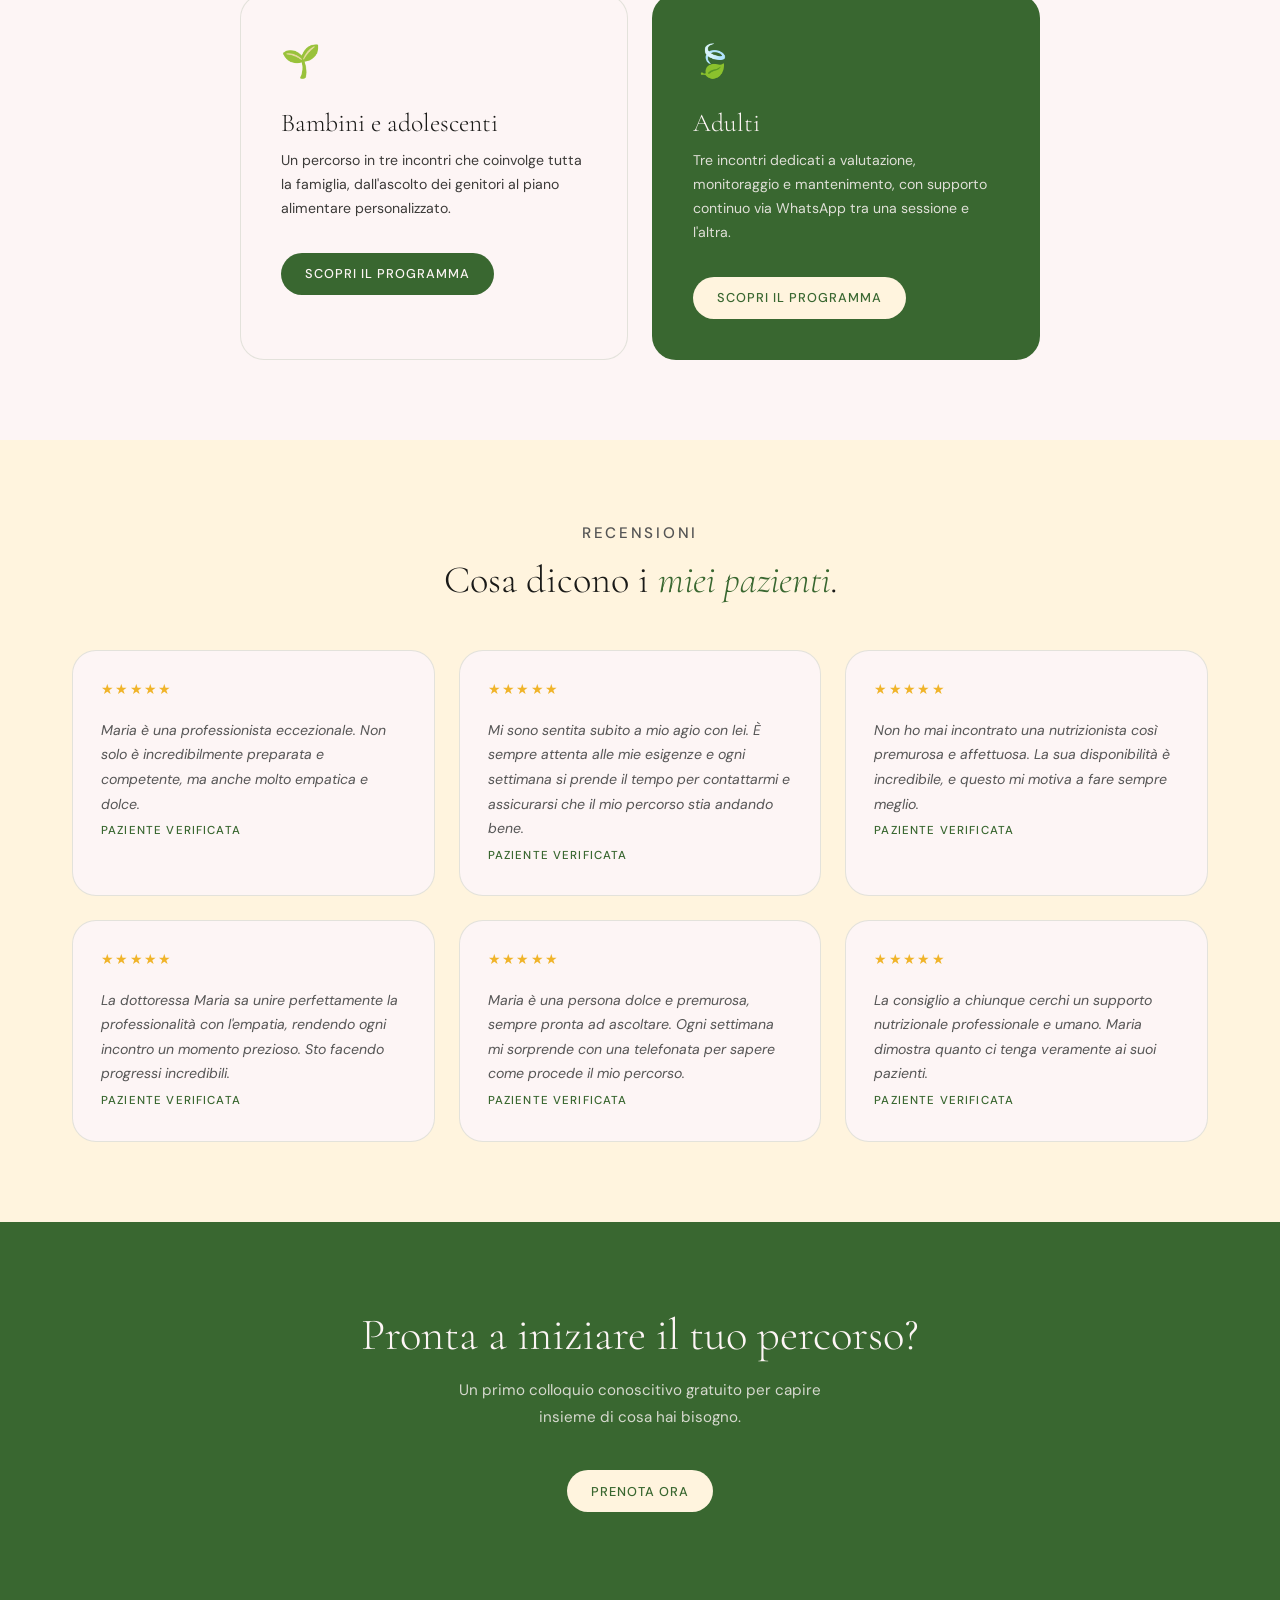
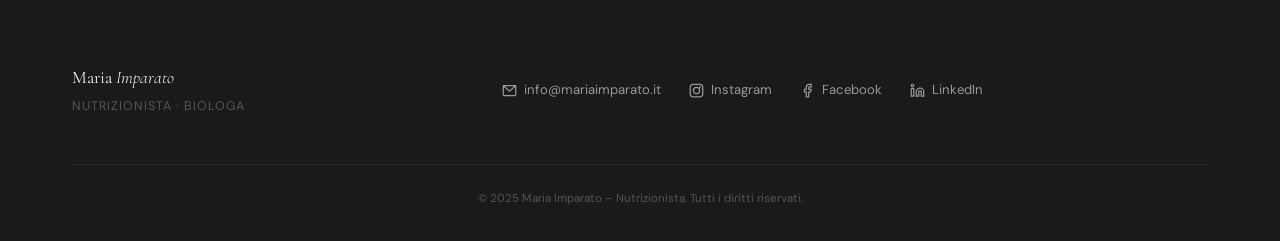
==== commit d78c3e5b: "Prova 4 immagine HERO Immagine più grande con il bordo arrotondato." ====
--- a/index.html
+++ b/index.html
@@ -98,7 +98,7 @@
 
       <div class="hero-visual anim-up anim-d2">
         <div class="hero-card" aria-hidden="true">
-          <img src="image/img 2.jpg" alt="Maria Imparato" width="400px">
+          <img src="image/img 2.jpg" alt="Maria Imparato" width="450px" style="border-radius: var(--radius-lg);">
           <!-- <svg viewBox="0 0 420 480" xmlns="http://www.w3.org/2000/svg" width="100%" height="100%" role="img" aria-label="Illustrazione nutrizione sana">
             <ellipse cx="210" cy="380" rx="160" ry="40" fill="#396730" opacity="0.07"/>
             <circle cx="340" cy="80" r="60" fill="#fff4de" opacity="0.6"/>
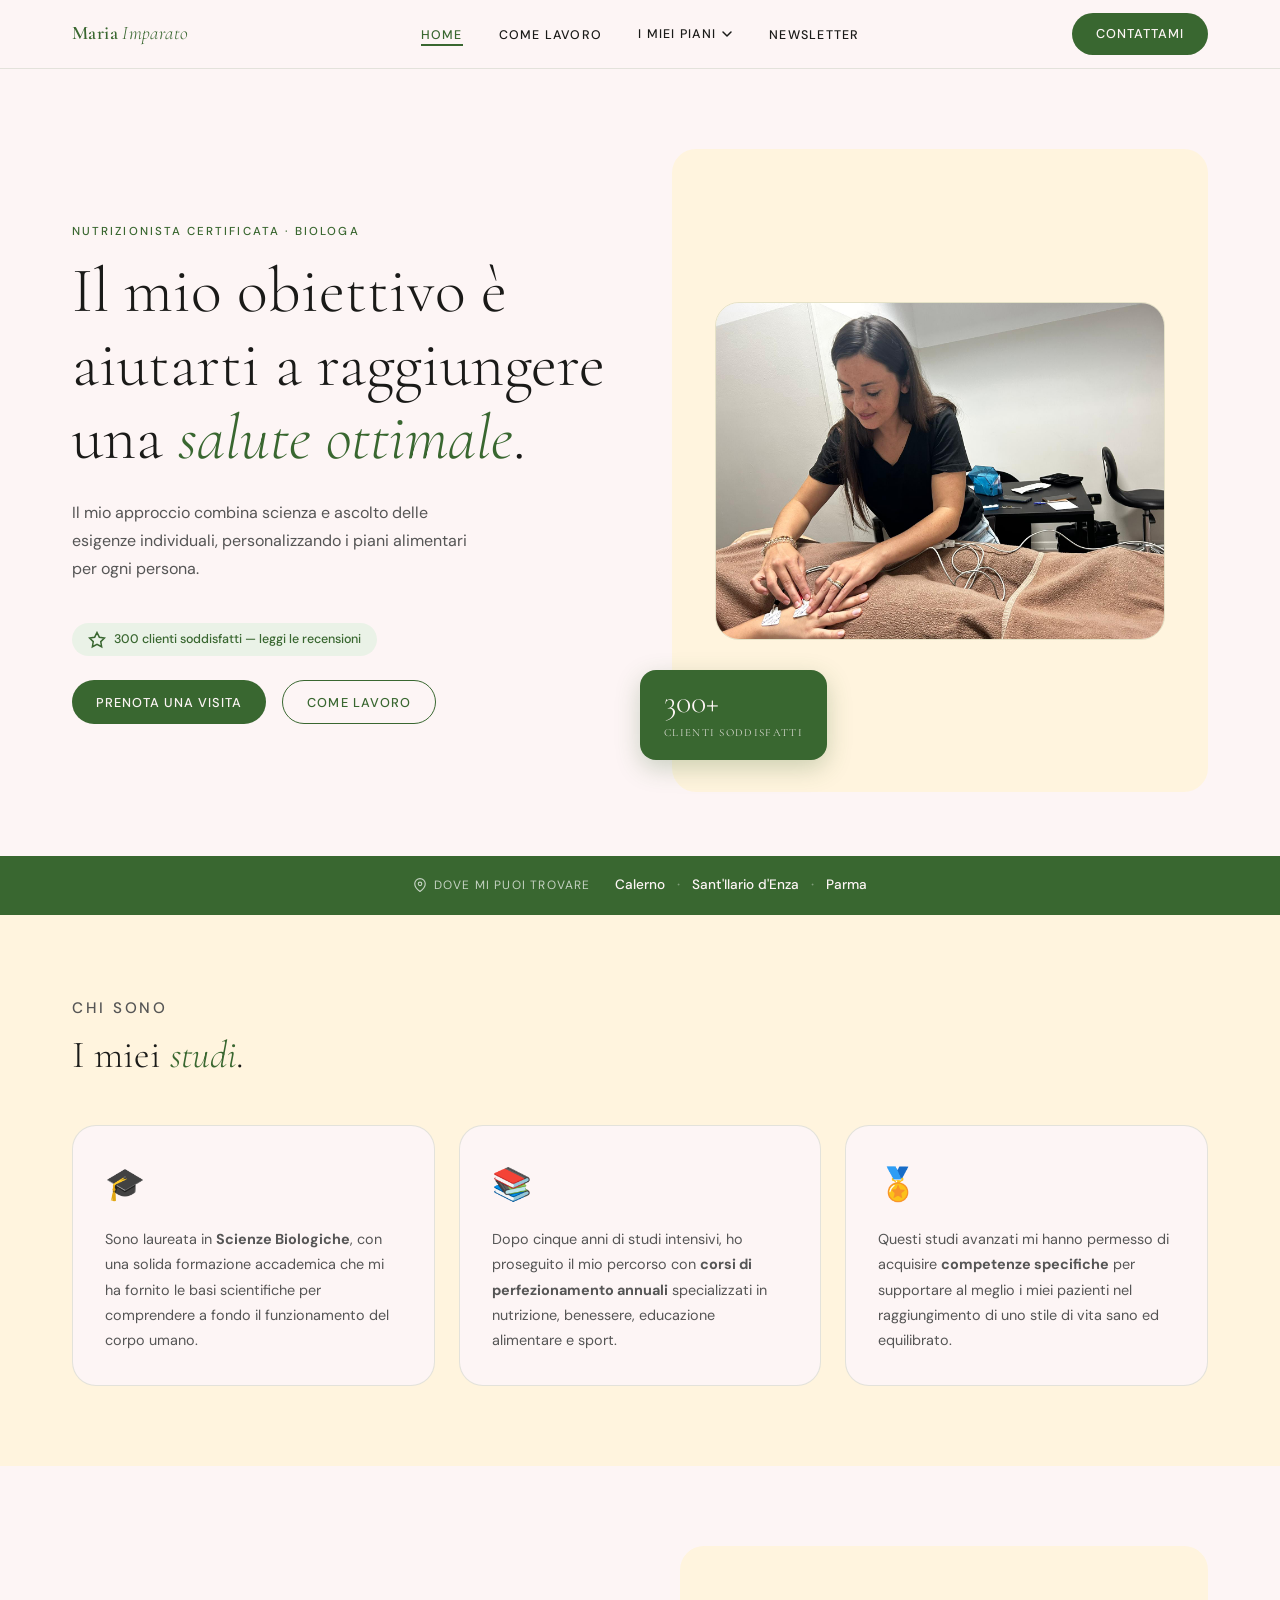
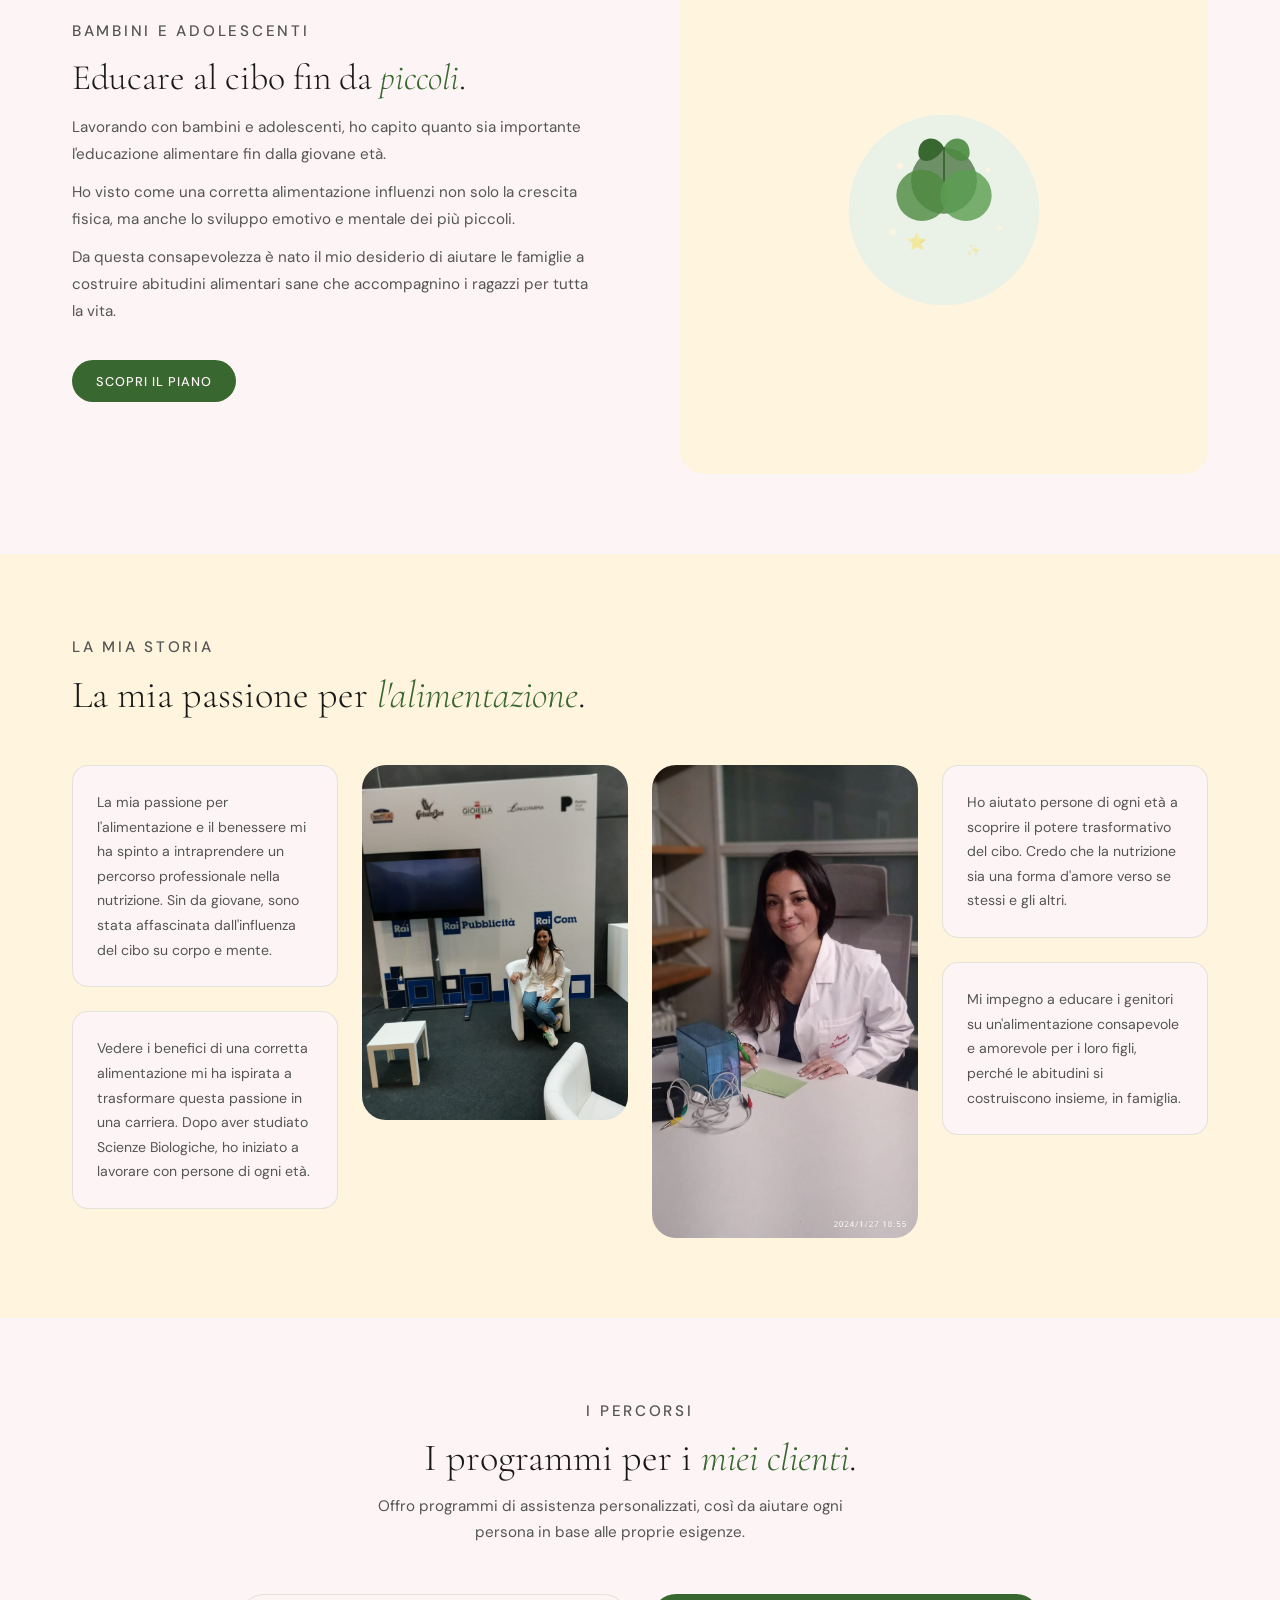
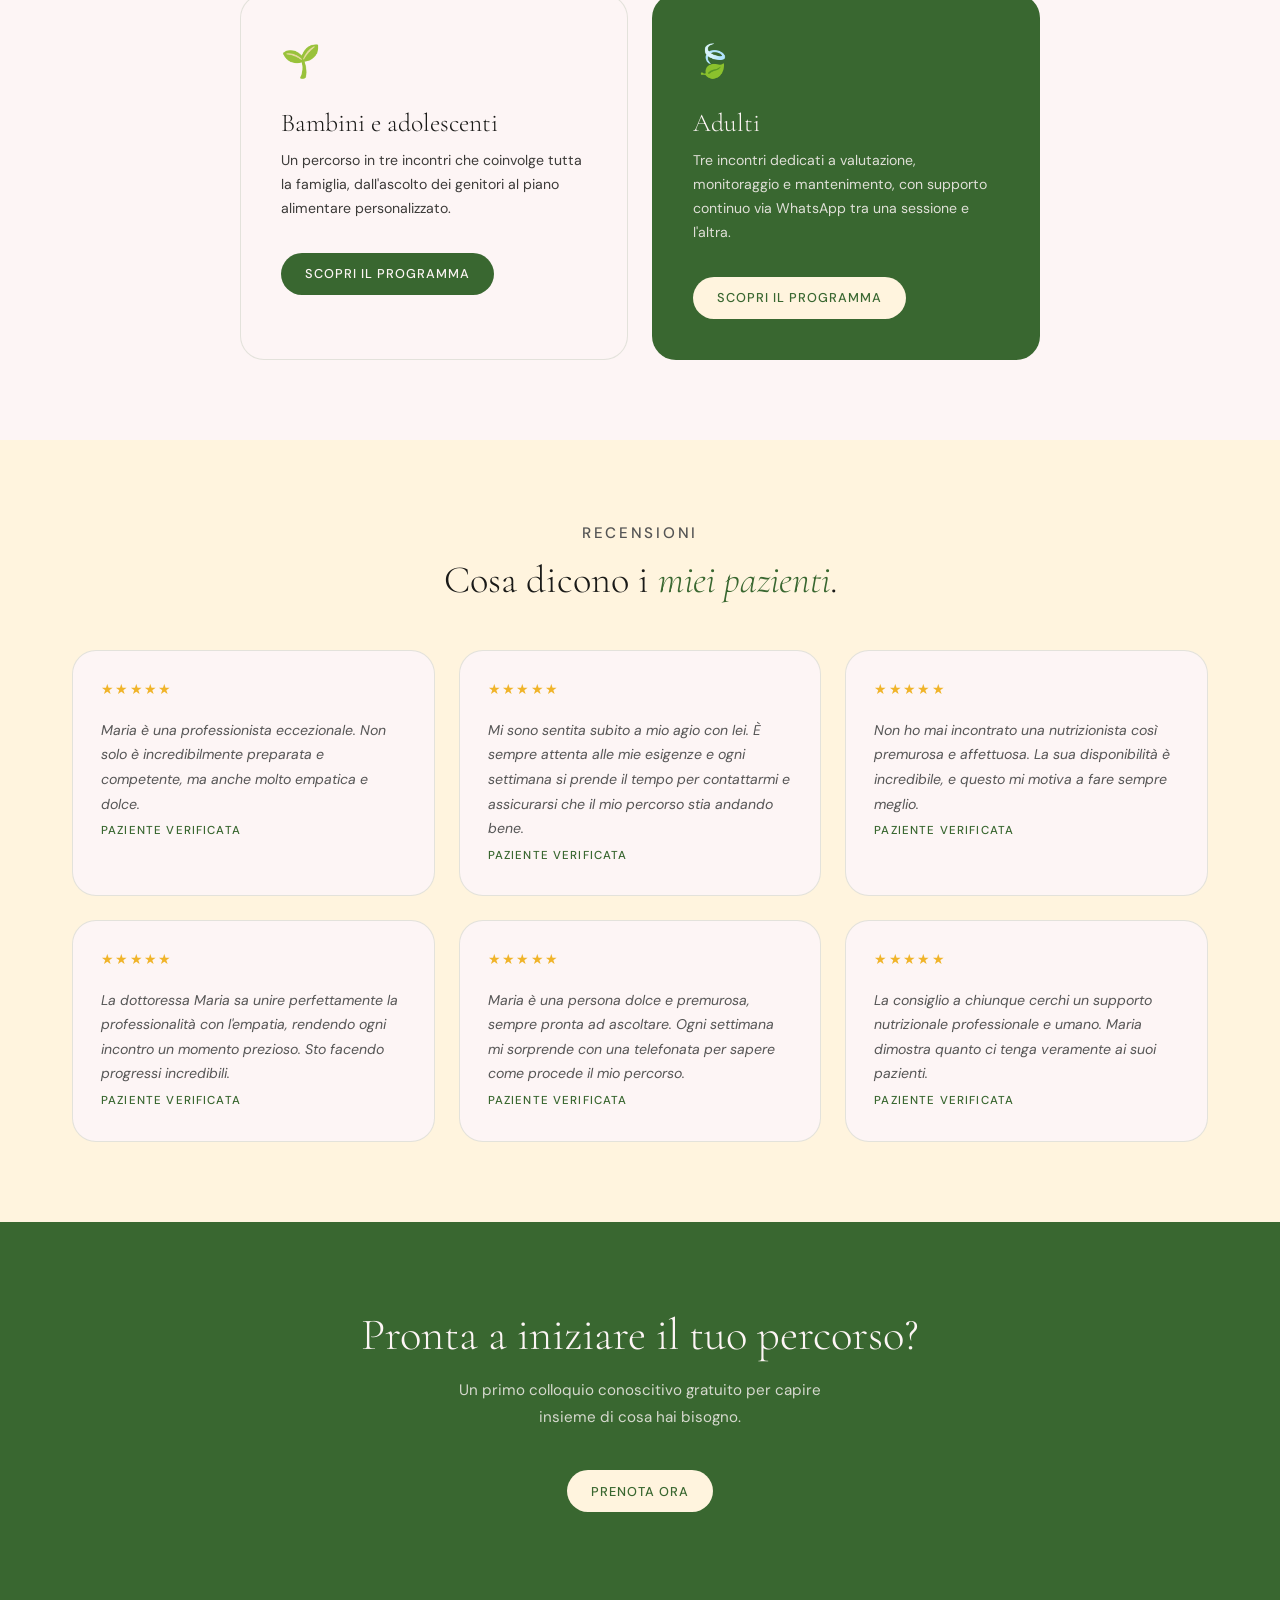
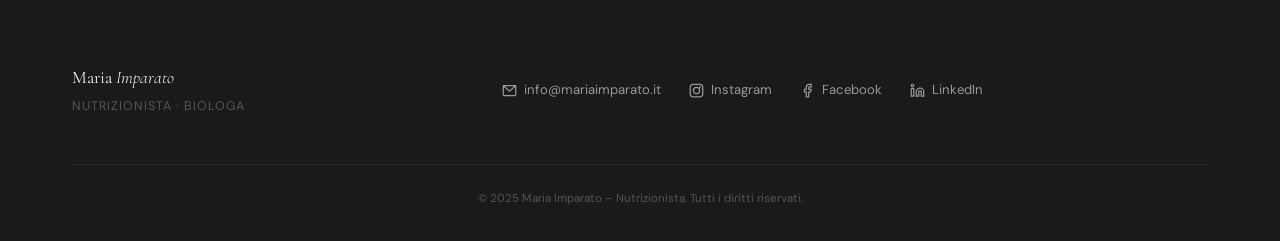
==== commit 1bf81470: "Prova 5 immagine HERO Colore bordo immagine" ====
--- a/index.html
+++ b/index.html
@@ -98,7 +98,7 @@
 
       <div class="hero-visual anim-up anim-d2">
         <div class="hero-card" aria-hidden="true">
-          <img src="image/img 2.jpg" alt="Maria Imparato" width="450px" style="border-radius: var(--radius-lg);">
+          <img src="image/img 2.jpg" alt="Maria Imparato" width="450px" style="border-radius: var(--radius-lg); border: 1px solid var(--border);">
           <!-- <svg viewBox="0 0 420 480" xmlns="http://www.w3.org/2000/svg" width="100%" height="100%" role="img" aria-label="Illustrazione nutrizione sana">
             <ellipse cx="210" cy="380" rx="160" ry="40" fill="#396730" opacity="0.07"/>
             <circle cx="340" cy="80" r="60" fill="#fff4de" opacity="0.6"/>
